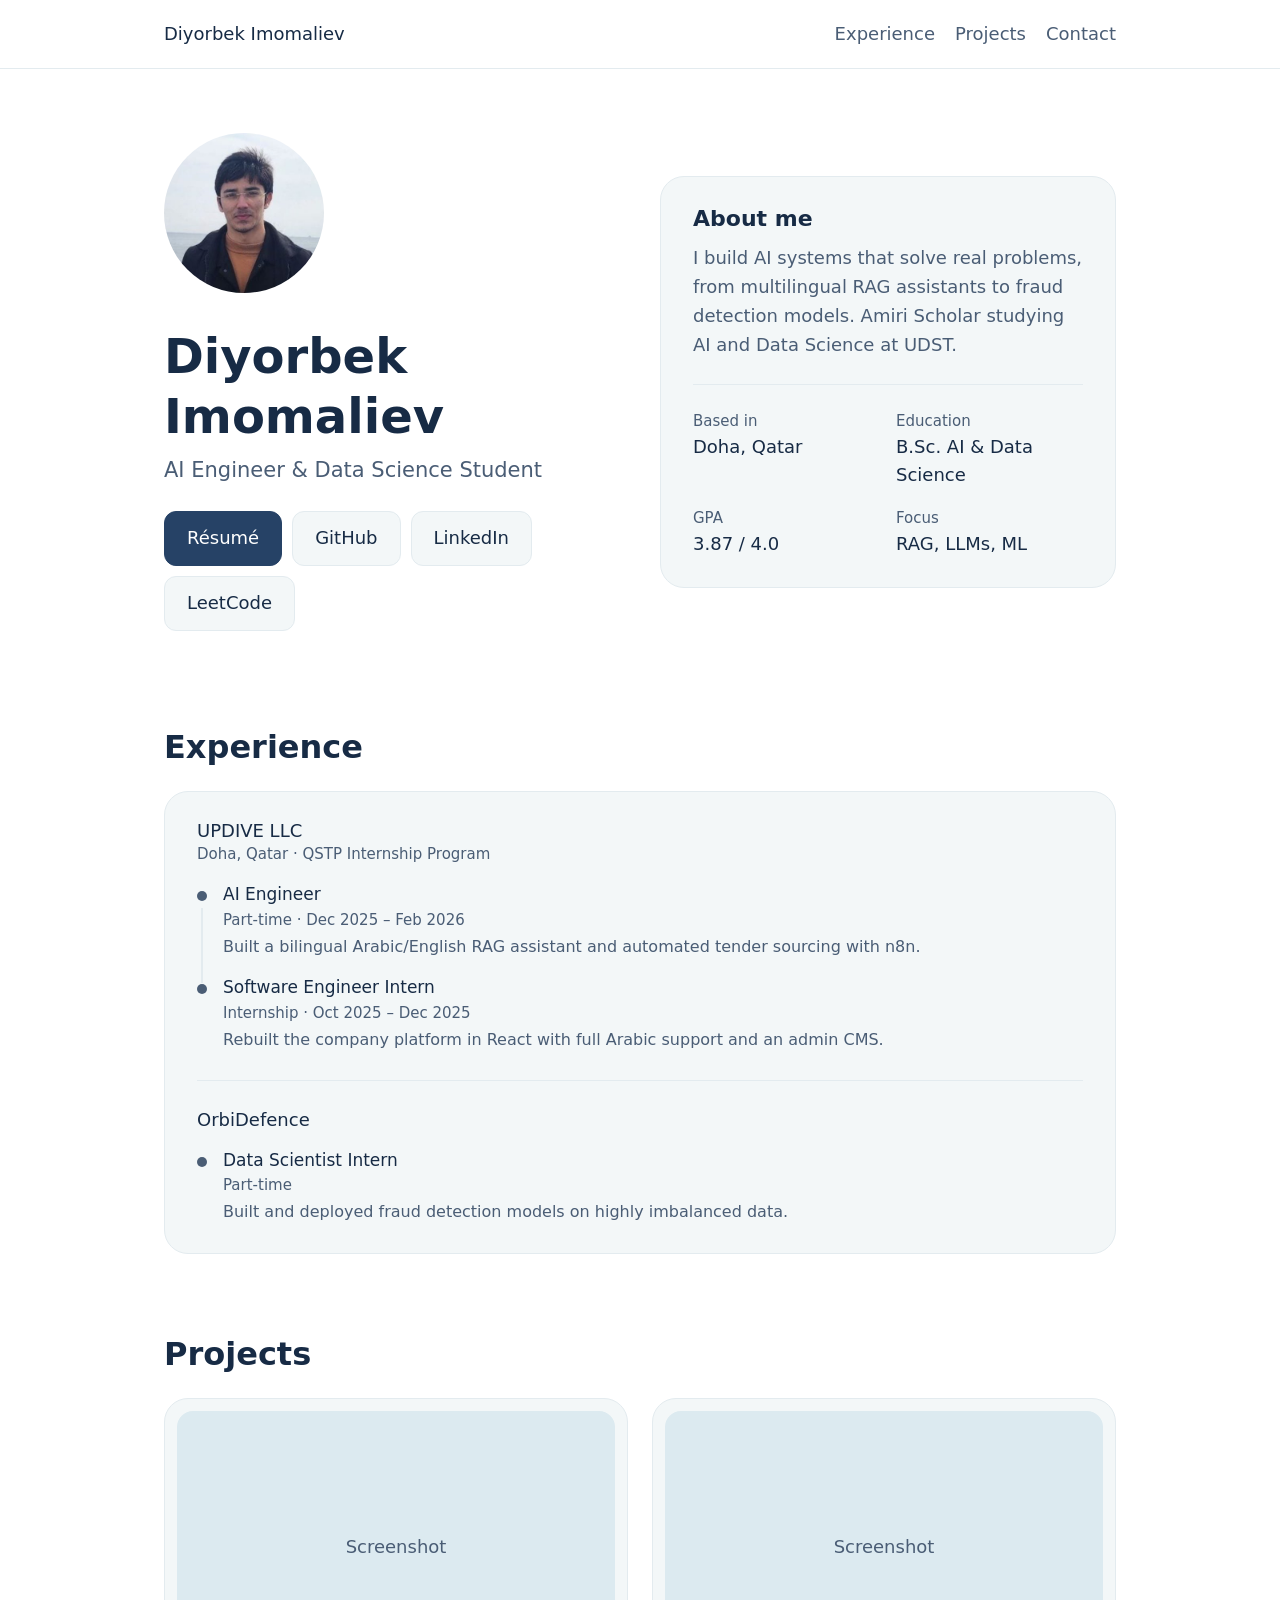
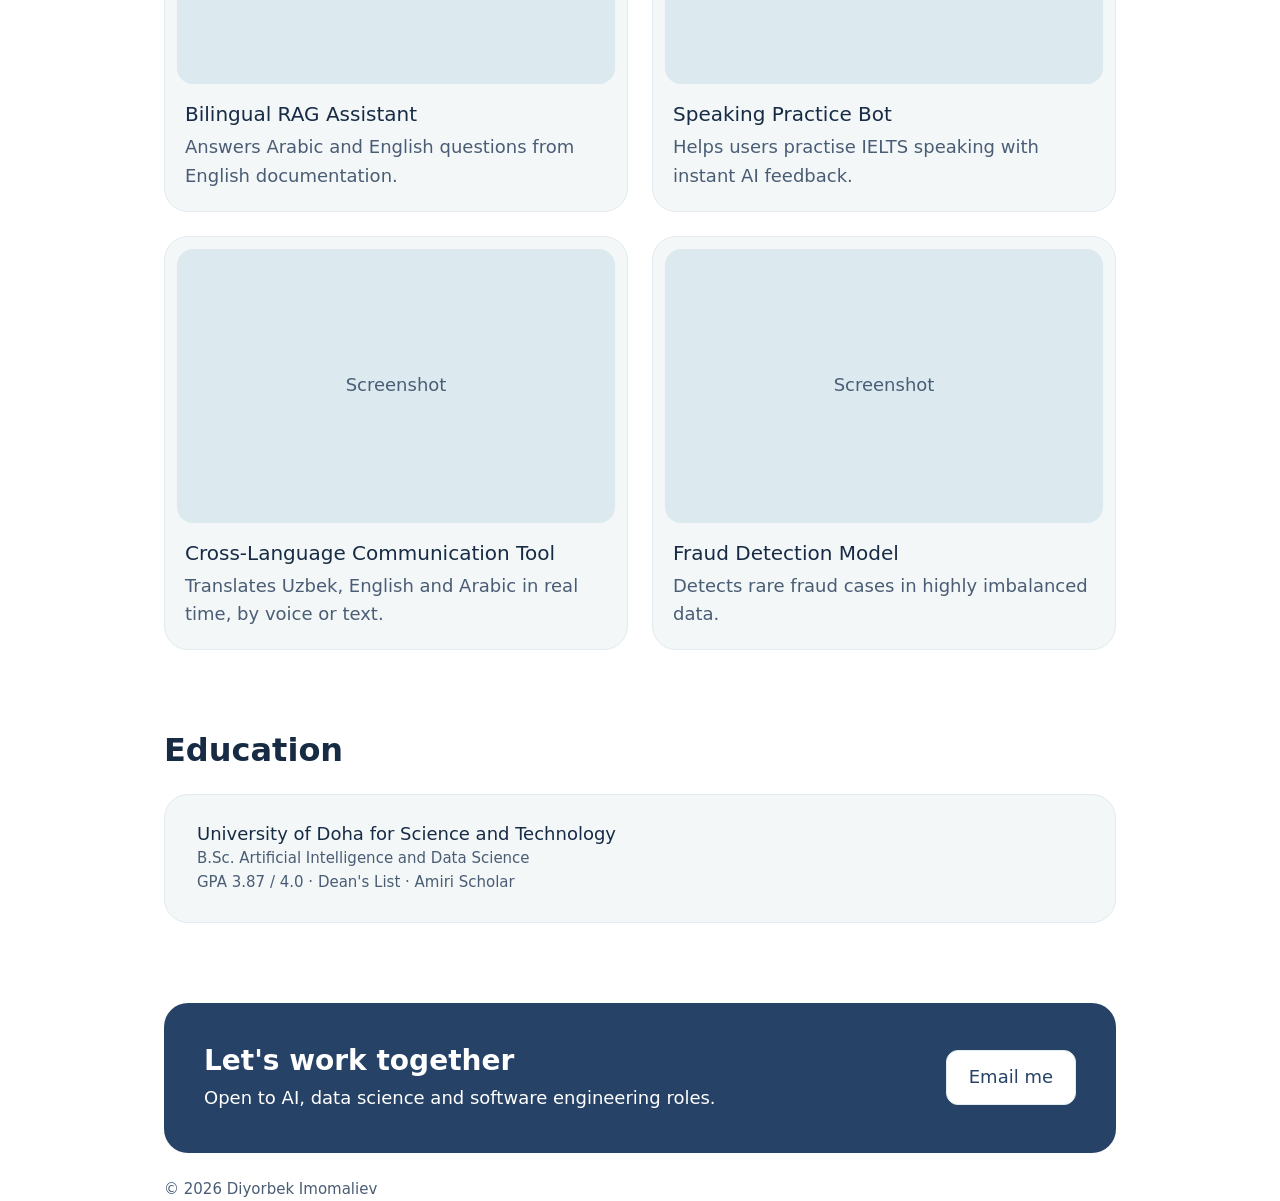
==== index.html @ 016078cb "initial commit '" ====
<!DOCTYPE html>
<html lang="en">
<head>
  <meta charset="UTF-8">
  <meta name="viewport" content="width=device-width, initial-scale=1, viewport-fit=cover">
  <title>Diyorbek Imomaliev | AI Engineer</title>
  <link rel="stylesheet" href="style.css">
</head>
<body>

  <nav class="nav">
    <div class="container nav-inner">
      <a href="#">Diyorbek Imomaliev</a>
      <div class="nav-links">
        <a href="#experience">Experience</a>
        <a href="#projects">Projects</a>
        <a href="#contact">Contact</a>
      </div>
    </div>
  </nav>

  <main>
    <!-- ========== HERO ========== -->
    <header class="hero container">
      <div>
        <img class="profile-photo" src="images/me.jpg" alt="Diyorbek Imomaliev">
        <h1>Diyorbek Imomaliev</h1>
        <p class="subtitle">AI Engineer &amp; Data Science Student</p>

        <!-- Replace each # with your profile link -->
        <div class="buttons">
          <a href="resume.pdf" class="button button-primary">Résumé</a>
          <a href="#" class="button">GitHub</a>
          <a href="#" class="button">LinkedIn</a>
          <a href="#" class="button">LeetCode</a>
        </div>
      </div>

      <div class="card">
        <h2>About me</h2>
        <p class="muted">
          I build AI systems that solve real problems, from multilingual RAG assistants
          to fraud detection models. Amiri Scholar studying AI and Data Science at UDST.
        </p>

        <div class="about-facts">
          <div>
            <p class="muted small">Based in</p>
            <p>Doha, Qatar</p>
          </div>
          <div>
            <p class="muted small">Education</p>
            <p>B.Sc. AI &amp; Data Science</p>
          </div>
          <div>
            <p class="muted small">GPA</p>
            <p>3.87 / 4.0</p>
          </div>
          <div>
            <p class="muted small">Focus</p>
            <p>RAG, LLMs, ML</p>
          </div>
        </div>
      </div>
    </header>

    <!-- ========== EXPERIENCE ========== -->
    <section id="experience" class="section container">
      <h2>Experience</h2>

      <div class="card">
        <div class="entry">
          <h3>UPDIVE LLC</h3>
          <p class="muted small">Doha, Qatar · QSTP Internship Program</p>

          <div class="role">
            <h4>AI Engineer</h4>
            <p class="muted small">Part-time · Dec 2025 – Feb 2026</p>
            <p class="muted">Built a bilingual Arabic/English RAG assistant and automated tender sourcing with n8n.</p>
          </div>

          <div class="role">
            <h4>Software Engineer Intern</h4>
            <p class="muted small">Internship · Oct 2025 – Dec 2025</p>
            <p class="muted">Rebuilt the company platform in React with full Arabic support and an admin CMS.</p>
          </div>
        </div>

        <div class="entry">
          <h3>OrbiDefence</h3>

          <div class="role">
            <h4>Data Scientist Intern</h4>
            <p class="muted small">Part-time</p> <!-- add dates here -->
            <p class="muted">Built and deployed fraud detection models on highly imbalanced data.</p>
          </div>
        </div>
      </div>
    </section>

    <!-- ========== PROJECTS ========== -->
    <!-- The id in openProject('...') must match a popup id below.
         To show a screenshot, put <img src="images/file.png" alt=""> inside .media -->
    <section id="projects" class="section container">
      <h2>Projects</h2>

      <div class="project-grid">
      <button class="project-card" onclick="openProject('project-1')">
        <div class="media">Screenshot</div>
        <h3>Bilingual RAG Assistant</h3>
        <p class="muted">Answers Arabic and English questions from English documentation.</p>
      </button>

      <button class="project-card" onclick="openProject('project-2')">
        <div class="media">Screenshot</div>
        <h3>Speaking Practice Bot</h3>
        <p class="muted">Helps users practise IELTS speaking with instant AI feedback.</p>
      </button>

      <button class="project-card" onclick="openProject('project-3')">
        <div class="media">Screenshot</div>
        <h3>Cross-Language Communication Tool</h3>
        <p class="muted">Translates Uzbek, English and Arabic in real time, by voice or text.</p>
      </button>

      <button class="project-card" onclick="openProject('project-4')">
        <div class="media">Screenshot</div>
        <h3>Fraud Detection Model</h3>
        <p class="muted">Detects rare fraud cases in highly imbalanced data.</p>
      </button>
      </div>
    </section>

    <!-- ========== EDUCATION ========== -->
    <section class="section container">
      <h2>Education</h2>

      <div class="card">
        <h3>University of Doha for Science and Technology</h3>
        <p class="muted small">B.Sc. Artificial Intelligence and Data Science</p>
        <p class="muted small">GPA 3.87 / 4.0 · Dean's List · Amiri Scholar</p>
      </div>
    </section>

    <!-- ========== CONTACT ========== -->
    <section id="contact" class="section container">
      <div class="contact-box">
        <div>
          <h2>Let's work together</h2>
          <p>Open to AI, data science and software engineering roles.</p>
        </div>
        <a href="mailto:60312510@udst.edu.qa" class="button">Email me</a>
      </div>
    </section>
  </main>

  <footer class="container muted small">© 2026 Diyorbek Imomaliev</footer>

  <!-- ========== PROJECT POPUPS ========== -->
  <!-- Add images or videos to the gallery:
           <img src="images/file.png" alt="">
           <video src="videos/file.mp4" controls></video>
           <iframe src="https://www.youtube.com/embed/VIDEO_ID" allowfullscreen></iframe> -->

    <dialog id="project-1" class="popup">
      <div class="popup-content">
        <button class="close-button" onclick="closeProject('project-1')" aria-label="Close">✕</button>

        <div class="gallery">
          <div class="media">Image 1</div>
          <div class="media">Image 2</div>
          <div class="media">Demo video</div>
        </div>

        <h2>Bilingual RAG Assistant</h2>
        <p class="muted">An AI assistant that answers Arabic and English questions from English product documentation, built at UPDIVE.</p>

        <h3>What I did</h3>
        <ul class="muted">
          <li>Tuned document chunking for more accurate retrieval</li>
          <li>Implemented cross-lingual embedding search for Arabic queries</li>
          <li>Evaluated retrieval on a 50-question test set</li>
        </ul>

        <h3>Result</h3>
        <p class="muted">94% top-3 retrieval recall.</p>

        <h3>Tools</h3>
        <p class="muted">Python, RAG, embeddings, retrieval evaluation</p>
      </div>
    </dialog>

    <dialog id="project-2" class="popup">
      <div class="popup-content">
        <button class="close-button" onclick="closeProject('project-2')" aria-label="Close">✕</button>

        <div class="gallery">
          <div class="media">Image 1</div>
          <div class="media">Image 2</div>
          <div class="media">Demo video</div>
        </div>

        <h2>Speaking Practice Bot</h2>
        <p class="muted">A Telegram bot that helps users practise IELTS speaking with instant AI feedback.</p>

        <h3>What I did</h3>
        <ul class="muted">
          <li>Built an async Python chatbot</li>
          <li>Integrated Whisper for speech transcription</li>
          <li>Used Gemini AI for corrections and suggestions</li>
          <li>Added user analytics with SQLite and deployed with Docker</li>
        </ul>

        <h3>Tools</h3>
        <p class="muted">Python, Whisper, Gemini, SQLite, Docker</p>

        <div class="buttons">
          <a href="#" class="button button-primary">Live demo</a>
          <a href="#" class="button">Code</a>
        </div>
      </div>
    </dialog>

    <dialog id="project-3" class="popup">
      <div class="popup-content">
        <button class="close-button" onclick="closeProject('project-3')" aria-label="Close">✕</button>

        <div class="gallery">
          <div class="media">Image 1</div>
          <div class="media">Image 2</div>
          <div class="media">Demo video</div>
        </div>

        <h2>Cross-Language Communication Tool</h2>
        <p class="muted">A real-time Uzbek, English and Arabic translator for voice and text, co-developed with a teammate.</p>

        <h3>What I did</h3>
        <ul class="muted">
          <li>Built voice and text translation across three languages</li>
          <li>Implemented AI-powered payment verification</li>
          <li>Delivered an admin dashboard for analytics and subscriptions</li>
        </ul>

        <h3>Result</h3>
        <p class="muted">95%+ translation accuracy and 85% fewer manual payment checks.</p>

        <h3>Tools</h3>
        <p class="muted">Python, AI speech and translation models</p>

        <div class="buttons">
          <a href="#" class="button button-primary">Live demo</a>
          <a href="#" class="button">Code</a>
        </div>
      </div>
    </dialog>

    <dialog id="project-4" class="popup">
      <div class="popup-content">
        <button class="close-button" onclick="closeProject('project-4')" aria-label="Close">✕</button>

        <div class="gallery">
          <div class="media">Image 1</div>
          <div class="media">Image 2</div>
          <div class="media">Demo video</div>
        </div>

        <h2>Fraud Detection Model</h2>
        <p class="muted">Fraud detection models for highly imbalanced data, built at OrbiDefence in a 5-person team.</p>

        <h3>What I did</h3>
        <ul class="muted">
          <li>Performed EDA and feature engineering</li>
          <li>Balanced the data with SMOTE</li>
          <li>Selected thresholds with stratified cross-validation</li>
          <li>Deployed the model with Flask, Docker and AWS</li>
        </ul>

        <h3>Result</h3>
        <p class="muted">Higher fraud recall while keeping precision.</p>

        <h3>Tools</h3>
        <p class="muted">Python, scikit-learn, Pandas, Flask, Docker, AWS</p>
      </div>
    </dialog>

  <script src="script.js"></script>
</body>
</html>
---- style.css ----
/* ========== COLORS ========== */
:root {
  --accent: #264266;       /* buttons, contact box */
  --accent-soft: #DCEAF0;  /* image placeholders */
  --background: #FFFFFF;
  --card: #F3F7F8;
  --text: #172B45;
  --text-light: #4A5D75;
  --border: #E3EBEF;
}

@media (prefers-color-scheme: dark) {
  :root {
    --accent-soft: #1C3047;
    --background: #0E1826;
    --card: #15223A;
    --text: #EAF0F5;
    --text-light: #BCCAD7;
    --border: #26374F;
  }
}

/* ========== BASICS ========== */
* {
  box-sizing: border-box;
}

html {
  scroll-behavior: smooth;
}

body {
  margin: 0;
  background: var(--background);
  color: var(--text);
  font-family: system-ui, -apple-system, "Segoe UI", sans-serif;
  font-size: 18px;
  line-height: 1.6;
}

h1, h2, h3, h4 {
  margin: 0;
  line-height: 1.25;
  font-weight: 600;
}

p {
  margin: 0;
}

.container {
  max-width: 1000px;
  margin: 0 auto;
  padding: 0 24px;
}

.muted {
  color: var(--text-light);
}

.small {
  font-size: 15px;
}

/* ========== NAVIGATION ========== */
.nav {
  position: sticky;
  top: 0;
  z-index: 10;
  padding-top: env(safe-area-inset-top, 0px);
  background: var(--background);
  border-bottom: 1px solid var(--border);
}

.nav-inner {
  display: flex;
  justify-content: space-between;
  align-items: center;
  height: 68px;
}

.nav a {
  color: var(--text);
  text-decoration: none;
}

.nav-links {
  display: flex;
  gap: 20px;
}

.nav-links a {
  color: var(--text-light);
}

/* ========== BUTTONS ========== */
.buttons {
  display: flex;
  flex-wrap: wrap;
  gap: 10px;
  margin-top: 24px;
}

.button {
  padding: 12px 22px;
  border-radius: 12px;
  border: 1px solid var(--border);
  background: var(--card);
  color: var(--text);
  font-weight: 500;
  text-decoration: none;
}

.button-primary {
  background: var(--accent);
  border-color: var(--accent);
  color: #FFFFFF;
}

.button:hover {
  opacity: 0.85;
}

/* ========== HERO ========== */
.hero {
  display: grid;
  grid-template-columns: 1fr 1fr;
  gap: 40px;
  align-items: center;
  padding-top: 64px;
  padding-bottom: 40px;
}

.profile-photo {
  width: 160px;
  height: 160px;
  border-radius: 50%;
  object-fit: cover;
}

.hero h1 {
  margin-top: 24px;
  font-size: 48px;
}

.subtitle {
  margin-top: 8px;
  font-size: 21px;
  color: var(--text-light);
}

/* ========== CARDS (about, experience, education) ========== */
.card {
  background: var(--card);
  border: 1px solid var(--border);
  border-radius: 24px;
  padding: 28px 32px;
}

.about-facts {
  display: grid;
  grid-template-columns: 1fr 1fr;
  gap: 16px;
  margin-top: 24px;
  padding-top: 24px;
  border-top: 1px solid var(--border);
}

/* ========== SECTIONS ========== */
.section {
  padding-top: 56px;
  padding-bottom: 24px;
}

.section > h2 {
  margin-bottom: 24px;
  font-size: 32px;
}

.card h2 {
  margin-bottom: 12px;
  font-size: 22px;
}

.card h3 {
  font-size: 18px;
  font-weight: 500;
}

/* One company or school */
.entry + .entry {
  margin-top: 28px;
  padding-top: 28px;
  border-top: 1px solid var(--border);
}

/* Roles at one company, joined by a line */
.role {
  position: relative;
  margin-top: 18px;
  padding-left: 26px;
}

.role h4 {
  font-size: 17px;
  font-weight: 500;
}

.role p {
  margin-top: 2px;
  font-size: 16px;
}

.role .small {
  font-size: 15px;
}

.role::before {
  content: "";
  position: absolute;
  left: 0;
  top: 7px;
  width: 10px;
  height: 10px;
  border-radius: 50%;
  background: var(--text-light);
}

.role:not(:last-child)::after {
  content: "";
  position: absolute;
  left: 4px;
  top: 24px;
  bottom: -24px;
  width: 2px;
  background: var(--border);
}

/* ========== PROJECTS ========== */
.project-grid {
  display: grid;
  grid-template-columns: 1fr 1fr;
  gap: 24px;
}

.project-card {
  padding: 12px 12px 20px;
  border: 1px solid var(--border);
  border-radius: 24px;
  background: var(--card);
  color: inherit;
  font: inherit;
  text-align: left;
  cursor: pointer;
}

.project-card:hover {
  border-color: var(--text-light);
}

.project-card h3 {
  margin: 18px 8px 6px;
  font-size: 20px;
  font-weight: 500;
}

.project-card p {
  margin: 0 8px;
}

/* Image placeholder. Put an <img> inside to show a screenshot. */
.media {
  display: flex;
  align-items: center;
  justify-content: center;
  aspect-ratio: 16 / 10;
  overflow: hidden;
  border-radius: 16px;
  background: var(--accent-soft);
  color: var(--text-light);
}

.media img {
  width: 100%;
  height: 100%;
  object-fit: cover;
}

/* ========== CONTACT ========== */
.contact-box {
  display: flex;
  flex-wrap: wrap;
  justify-content: space-between;
  align-items: center;
  gap: 20px;
  padding: 40px;
  border-radius: 24px;
  background: var(--accent);
  color: #FFFFFF;
}

.contact-box h2 {
  margin-bottom: 6px;
  font-size: 28px;
}

.contact-box .button {
  background: #FFFFFF;
  color: var(--accent);
}

footer {
  padding-top: 32px;
  padding-bottom: 40px;
}

/* ========== PROJECT POPUP ========== */
.popup {
  width: 90%;
  max-width: 720px;
  max-height: 85vh;
  padding: 0;
  border: none;
  border-radius: 24px;
  background: var(--card);
  color: var(--text);
}

.popup::backdrop {
  background: rgba(15, 25, 40, 0.5);
}

.popup-content {
  padding: 28px;
}

.popup h2 {
  margin: 24px 0 8px;
  font-size: 28px;
}

.popup h3 {
  margin: 24px 0 8px;
  font-size: 18px;
  font-weight: 500;
}

.popup ul {
  margin: 0;
  padding-left: 20px;
}

.close-button {
  display: block;
  width: 44px;
  height: 44px;
  margin: 0 0 12px auto;
  border: none;
  border-radius: 50%;
  background: var(--background);
  color: var(--text);
  font-size: 18px;
  cursor: pointer;
}

/* Images and videos that scroll sideways */
.gallery {
  display: flex;
  gap: 12px;
  overflow-x: auto;
  scroll-snap-type: x mandatory;
}

.gallery > * {
  flex: 0 0 88%;
  aspect-ratio: 16 / 10;
  border: none;
  border-radius: 16px;
  object-fit: cover;
  scroll-snap-align: start;
}

/* ========== PHONES ========== */
@media (max-width: 700px) {
  .nav-links {
    gap: 12px;
    font-size: 16px;
  }

  .hero,
  .project-grid {
    grid-template-columns: 1fr;
  }

  .hero {
    padding-top: 40px;
  }

  .hero h1 {
    font-size: 38px;
  }

  .profile-photo {
    width: 128px;
    height: 128px;
  }

  .card,
  .popup-content {
    padding: 20px;
  }
}
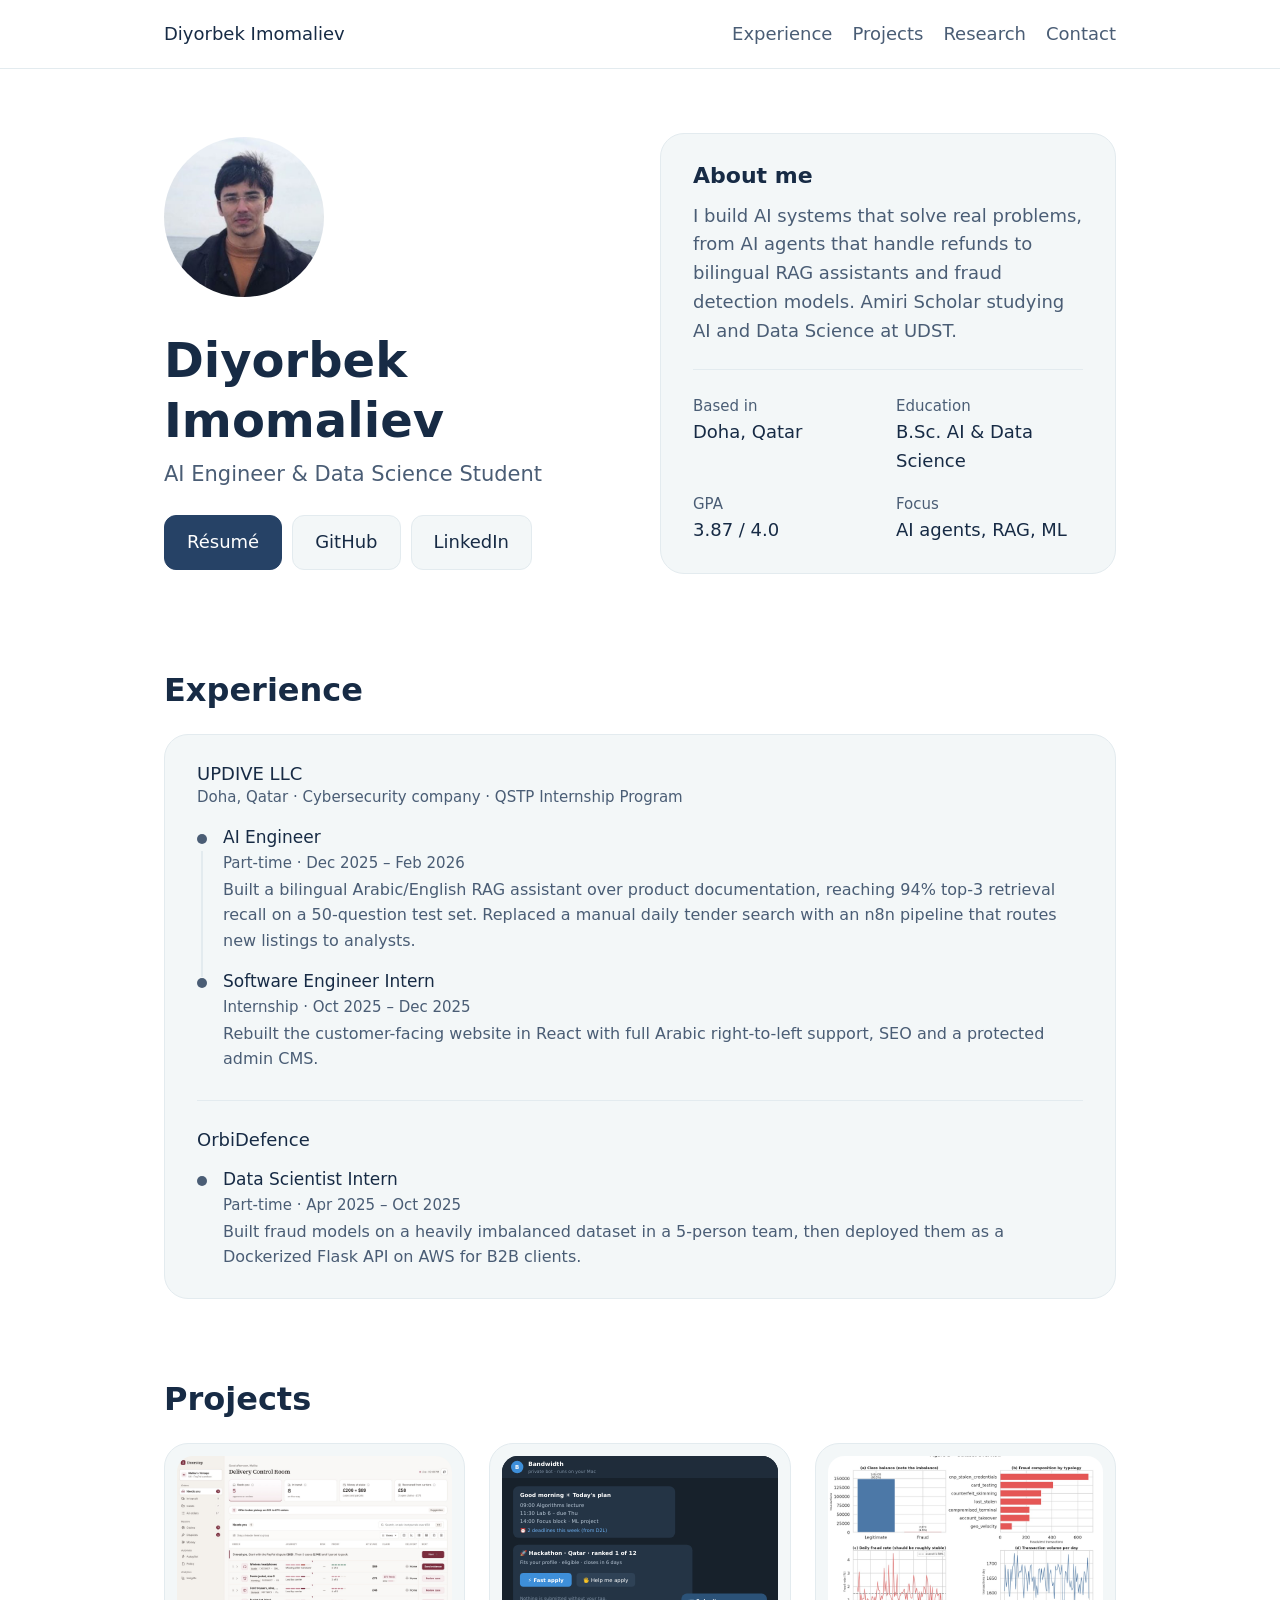
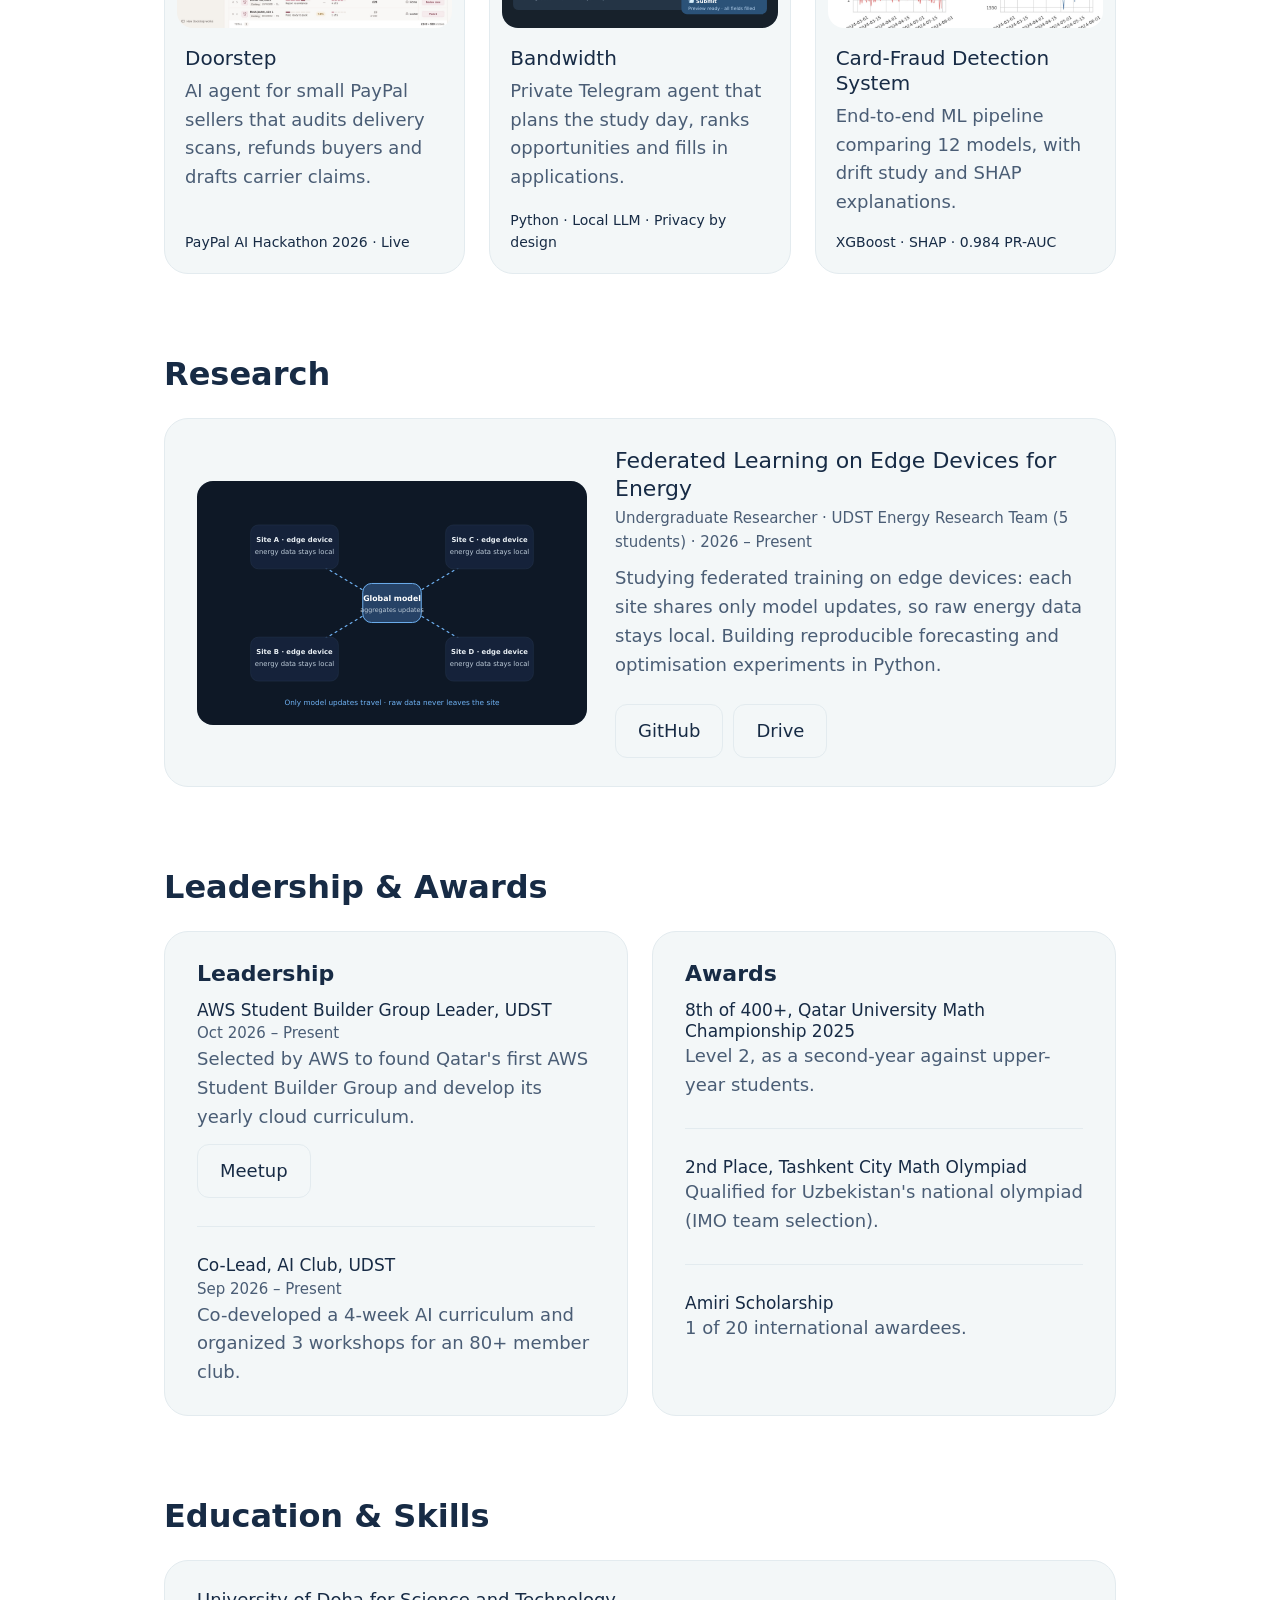
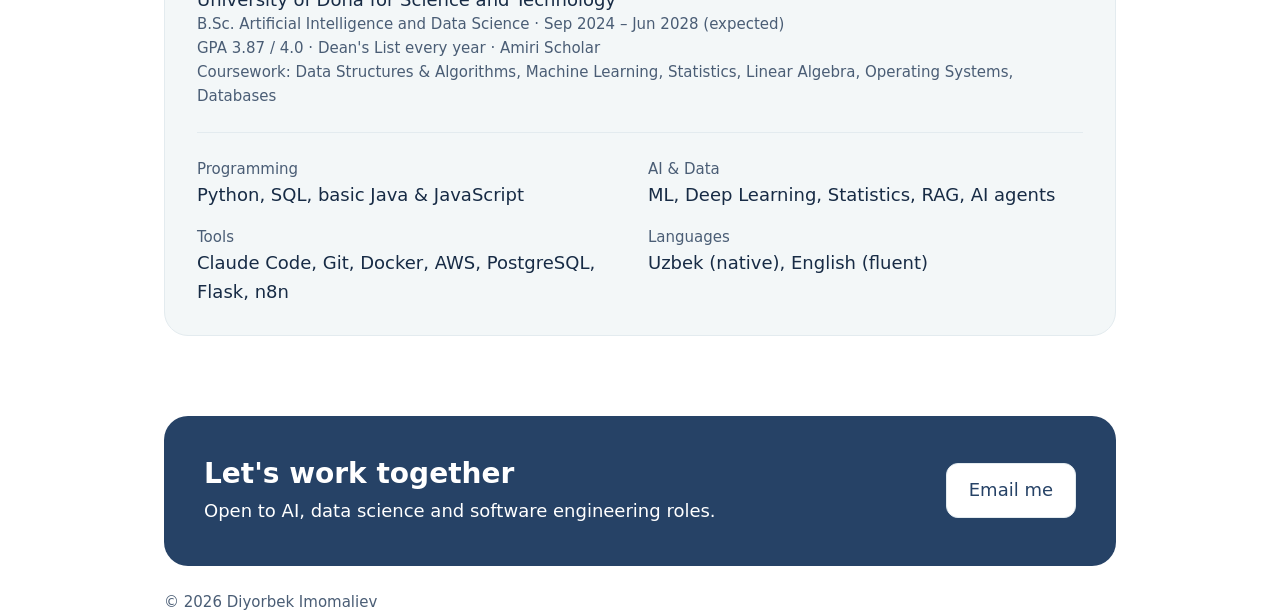
==== commit ad8aa74f: "Add real projects, research, leadership; 3-column project grid; Render static site config Co-Authore" ====
--- a/index.html
+++ b/index.html
@@ -4,6 +4,11 @@
   <meta charset="UTF-8">
   <meta name="viewport" content="width=device-width, initial-scale=1, viewport-fit=cover">
   <title>Diyorbek Imomaliev | AI Engineer</title>
+  <meta name="description" content="Diyorbek Imomaliev, AI Engineer and Data Science student at UDST. RAG assistants, AI agents, fraud detection and federated learning.">
+  <meta property="og:title" content="Diyorbek Imomaliev | AI Engineer">
+  <meta property="og:description" content="AI agents, RAG assistants, fraud detection and federated learning. Amiri Scholar at UDST, Doha.">
+  <meta property="og:image" content="images/doorstep/control-room.jpg">
+  <meta property="og:type" content="website">
   <link rel="stylesheet" href="style.css">
 </head>
 <body>
@@ -14,6 +19,7 @@
       <div class="nav-links">
         <a href="#experience">Experience</a>
         <a href="#projects">Projects</a>
+        <a href="#research">Research</a>
         <a href="#contact">Contact</a>
       </div>
     </div>
@@ -27,20 +33,19 @@
         <h1>Diyorbek Imomaliev</h1>
         <p class="subtitle">AI Engineer &amp; Data Science Student</p>
 
-        <!-- Replace each # with your profile link -->
         <div class="buttons">
           <a href="resume.pdf" class="button button-primary">Résumé</a>
-          <a href="#" class="button">GitHub</a>
-          <a href="#" class="button">LinkedIn</a>
-          <a href="#" class="button">LeetCode</a>
+          <a href="https://github.com/DiyorbekImomaliyev" class="button" target="_blank" rel="noopener">GitHub</a>
+          <a href="https://www.linkedin.com/in/diyorbek-imomaliev-90112925b/" class="button" target="_blank" rel="noopener">LinkedIn</a>
         </div>
       </div>
 
       <div class="card">
         <h2>About me</h2>
         <p class="muted">
-          I build AI systems that solve real problems, from multilingual RAG assistants
-          to fraud detection models. Amiri Scholar studying AI and Data Science at UDST.
+          I build AI systems that solve real problems, from AI agents that handle refunds
+          to bilingual RAG assistants and fraud detection models. Amiri Scholar studying
+          AI and Data Science at UDST.
         </p>
 
         <div class="about-facts">
@@ -58,7 +63,7 @@
           </div>
           <div>
             <p class="muted small">Focus</p>
-            <p>RAG, LLMs, ML</p>
+            <p>AI agents, RAG, ML</p>
           </div>
         </div>
       </div>
@@ -71,18 +76,18 @@
       <div class="card">
         <div class="entry">
           <h3>UPDIVE LLC</h3>
-          <p class="muted small">Doha, Qatar · QSTP Internship Program</p>
+          <p class="muted small">Doha, Qatar · Cybersecurity company · QSTP Internship Program</p>
 
           <div class="role">
             <h4>AI Engineer</h4>
             <p class="muted small">Part-time · Dec 2025 – Feb 2026</p>
-            <p class="muted">Built a bilingual Arabic/English RAG assistant and automated tender sourcing with n8n.</p>
+            <p class="muted">Built a bilingual Arabic/English RAG assistant over product documentation, reaching 94% top-3 retrieval recall on a 50-question test set. Replaced a manual daily tender search with an n8n pipeline that routes new listings to analysts.</p>
           </div>
 
           <div class="role">
             <h4>Software Engineer Intern</h4>
             <p class="muted small">Internship · Oct 2025 – Dec 2025</p>
-            <p class="muted">Rebuilt the company platform in React with full Arabic support and an admin CMS.</p>
+            <p class="muted">Rebuilt the customer-facing website in React with full Arabic right-to-left support, SEO and a protected admin CMS.</p>
           </div>
         </div>
 
@@ -91,54 +96,125 @@
 
           <div class="role">
             <h4>Data Scientist Intern</h4>
-            <p class="muted small">Part-time</p> <!-- add dates here -->
-            <p class="muted">Built and deployed fraud detection models on highly imbalanced data.</p>
+            <p class="muted small">Part-time · Apr 2025 – Oct 2025</p>
+            <p class="muted">Built fraud models on a heavily imbalanced dataset in a 5-person team, then deployed them as a Dockerized Flask API on AWS for B2B clients.</p>
           </div>
         </div>
       </div>
     </section>
 
     <!-- ========== PROJECTS ========== -->
-    <!-- The id in openProject('...') must match a popup id below.
-         To show a screenshot, put <img src="images/file.png" alt=""> inside .media -->
     <section id="projects" class="section container">
       <h2>Projects</h2>
 
       <div class="project-grid">
-      <button class="project-card" onclick="openProject('project-1')">
-        <div class="media">Screenshot</div>
-        <h3>Bilingual RAG Assistant</h3>
-        <p class="muted">Answers Arabic and English questions from English documentation.</p>
-      </button>
-
-      <button class="project-card" onclick="openProject('project-2')">
-        <div class="media">Screenshot</div>
-        <h3>Speaking Practice Bot</h3>
-        <p class="muted">Helps users practise IELTS speaking with instant AI feedback.</p>
-      </button>
-
-      <button class="project-card" onclick="openProject('project-3')">
-        <div class="media">Screenshot</div>
-        <h3>Cross-Language Communication Tool</h3>
-        <p class="muted">Translates Uzbek, English and Arabic in real time, by voice or text.</p>
-      </button>
-
-      <button class="project-card" onclick="openProject('project-4')">
-        <div class="media">Screenshot</div>
-        <h3>Fraud Detection Model</h3>
-        <p class="muted">Detects rare fraud cases in highly imbalanced data.</p>
-      </button>
-      </div>
-    </section>
-
-    <!-- ========== EDUCATION ========== -->
+        <button class="project-card" onclick="openProject('project-doorstep')">
+          <div class="media"><img src="images/doorstep/control-room.jpg" alt="Doorstep delivery control room" loading="lazy"></div>
+          <h3>Doorstep</h3>
+          <p class="muted">AI agent for small PayPal sellers that audits delivery scans, refunds buyers and drafts carrier claims.</p>
+          <p class="tags">PayPal AI Hackathon 2026 · Live</p>
+        </button>
+
+        <button class="project-card" onclick="openProject('project-bandwidth')">
+          <div class="media"><img src="images/bandwidth/chat.svg" alt="Bandwidth Telegram bot conversation" loading="lazy"></div>
+          <h3>Bandwidth</h3>
+          <p class="muted">Private Telegram agent that plans the study day, ranks opportunities and fills in applications.</p>
+          <p class="tags">Python · Local LLM · Privacy by design</p>
+        </button>
+
+        <button class="project-card" onclick="openProject('project-fraud')">
+          <div class="media"><img src="images/fraud/fig1_overview.jpg" alt="Card fraud dataset overview charts" loading="lazy"></div>
+          <h3>Card-Fraud Detection System</h3>
+          <p class="muted">End-to-end ML pipeline comparing 12 models, with drift study and SHAP explanations.</p>
+          <p class="tags">XGBoost · SHAP · 0.984 PR-AUC</p>
+        </button>
+      </div>
+    </section>
+
+    <!-- ========== RESEARCH ========== -->
+    <section id="research" class="section container">
+      <h2>Research</h2>
+
+      <div class="card research">
+        <div class="media"><img src="images/research/federated.svg" alt="Federated learning diagram" loading="lazy"></div>
+        <div>
+          <h3>Federated Learning on Edge Devices for Energy</h3>
+          <p class="muted small">Undergraduate Researcher · UDST Energy Research Team (5 students) · 2026 – Present</p>
+          <p class="muted">Studying federated training on edge devices: each site shares only model updates, so raw energy data stays local. Building reproducible forecasting and optimisation experiments in Python.</p>
+          <div class="buttons">
+            <a href="https://github.com/DiyorbekImomaliyev/edge-fl-energy" class="button" target="_blank" rel="noopener">GitHub</a>
+            <a href="https://drive.google.com/drive/folders/1R_4AgQUpk91XsrJ2mACnljvmEStVPRPk" class="button" target="_blank" rel="noopener">Drive</a>
+          </div>
+        </div>
+      </div>
+    </section>
+
+    <!-- ========== LEADERSHIP & AWARDS ========== -->
     <section class="section container">
-      <h2>Education</h2>
+      <h2>Leadership &amp; Awards</h2>
+
+      <div class="two-cards">
+        <div class="card">
+          <h2>Leadership</h2>
+          <div class="entry">
+            <h3>AWS Student Builder Group Leader, UDST</h3>
+            <p class="muted small">Oct 2026 – Present</p>
+            <p class="muted">Selected by AWS to found Qatar's first AWS Student Builder Group and develop its yearly cloud curriculum.</p>
+            <div class="buttons"><a href="https://www.meetup.com/aws-sbg-at-university-of-doha-for-science-and-technology/" class="button" target="_blank" rel="noopener">Meetup</a></div>
+          </div>
+          <div class="entry">
+            <h3>Co-Lead, AI Club, UDST</h3>
+            <p class="muted small">Sep 2026 – Present</p>
+            <p class="muted">Co-developed a 4-week AI curriculum and organized 3 workshops for an 80+ member club.</p>
+          </div>
+        </div>
+
+        <div class="card">
+          <h2>Awards</h2>
+          <div class="entry">
+            <h3>8th of 400+, Qatar University Math Championship 2025</h3>
+            <p class="muted">Level 2, as a second-year against upper-year students.</p>
+          </div>
+          <div class="entry">
+            <h3>2nd Place, Tashkent City Math Olympiad</h3>
+            <p class="muted">Qualified for Uzbekistan's national olympiad (IMO team selection).</p>
+          </div>
+          <div class="entry">
+            <h3>Amiri Scholarship</h3>
+            <p class="muted">1 of 20 international awardees.</p>
+          </div>
+        </div>
+      </div>
+    </section>
+
+    <!-- ========== EDUCATION & SKILLS ========== -->
+    <section class="section container">
+      <h2>Education &amp; Skills</h2>
 
       <div class="card">
         <h3>University of Doha for Science and Technology</h3>
-        <p class="muted small">B.Sc. Artificial Intelligence and Data Science</p>
-        <p class="muted small">GPA 3.87 / 4.0 · Dean's List · Amiri Scholar</p>
+        <p class="muted small">B.Sc. Artificial Intelligence and Data Science · Sep 2024 – Jun 2028 (expected)</p>
+        <p class="muted small">GPA 3.87 / 4.0 · Dean's List every year · Amiri Scholar</p>
+        <p class="muted small">Coursework: Data Structures &amp; Algorithms, Machine Learning, Statistics, Linear Algebra, Operating Systems, Databases</p>
+
+        <div class="about-facts">
+          <div>
+            <p class="muted small">Programming</p>
+            <p>Python, SQL, basic Java &amp; JavaScript</p>
+          </div>
+          <div>
+            <p class="muted small">AI &amp; Data</p>
+            <p>ML, Deep Learning, Statistics, RAG, AI agents</p>
+          </div>
+          <div>
+            <p class="muted small">Tools</p>
+            <p>Claude Code, Git, Docker, AWS, PostgreSQL, Flask, n8n</p>
+          </div>
+          <div>
+            <p class="muted small">Languages</p>
+            <p>Uzbek (native), English (fluent)</p>
+          </div>
+        </div>
       </div>
     </section>
 
@@ -157,131 +233,107 @@
   <footer class="container muted small">© 2026 Diyorbek Imomaliev</footer>
 
   <!-- ========== PROJECT POPUPS ========== -->
-  <!-- Add images or videos to the gallery:
-           <img src="images/file.png" alt="">
-           <video src="videos/file.mp4" controls></video>
-           <iframe src="https://www.youtube.com/embed/VIDEO_ID" allowfullscreen></iframe> -->
-
-    <dialog id="project-1" class="popup">
-      <div class="popup-content">
-        <button class="close-button" onclick="closeProject('project-1')" aria-label="Close">✕</button>
-
-        <div class="gallery">
-          <div class="media">Image 1</div>
-          <div class="media">Image 2</div>
-          <div class="media">Demo video</div>
-        </div>
-
-        <h2>Bilingual RAG Assistant</h2>
-        <p class="muted">An AI assistant that answers Arabic and English questions from English product documentation, built at UPDIVE.</p>
-
-        <h3>What I did</h3>
-        <ul class="muted">
-          <li>Tuned document chunking for more accurate retrieval</li>
-          <li>Implemented cross-lingual embedding search for Arabic queries</li>
-          <li>Evaluated retrieval on a 50-question test set</li>
-        </ul>
-
-        <h3>Result</h3>
-        <p class="muted">94% top-3 retrieval recall.</p>
-
-        <h3>Tools</h3>
-        <p class="muted">Python, RAG, embeddings, retrieval evaluation</p>
-      </div>
-    </dialog>
-
-    <dialog id="project-2" class="popup">
-      <div class="popup-content">
-        <button class="close-button" onclick="closeProject('project-2')" aria-label="Close">✕</button>
-
-        <div class="gallery">
-          <div class="media">Image 1</div>
-          <div class="media">Image 2</div>
-          <div class="media">Demo video</div>
-        </div>
-
-        <h2>Speaking Practice Bot</h2>
-        <p class="muted">A Telegram bot that helps users practise IELTS speaking with instant AI feedback.</p>
-
-        <h3>What I did</h3>
-        <ul class="muted">
-          <li>Built an async Python chatbot</li>
-          <li>Integrated Whisper for speech transcription</li>
-          <li>Used Gemini AI for corrections and suggestions</li>
-          <li>Added user analytics with SQLite and deployed with Docker</li>
-        </ul>
-
-        <h3>Tools</h3>
-        <p class="muted">Python, Whisper, Gemini, SQLite, Docker</p>
-
-        <div class="buttons">
-          <a href="#" class="button button-primary">Live demo</a>
-          <a href="#" class="button">Code</a>
-        </div>
-      </div>
-    </dialog>
-
-    <dialog id="project-3" class="popup">
-      <div class="popup-content">
-        <button class="close-button" onclick="closeProject('project-3')" aria-label="Close">✕</button>
-
-        <div class="gallery">
-          <div class="media">Image 1</div>
-          <div class="media">Image 2</div>
-          <div class="media">Demo video</div>
-        </div>
-
-        <h2>Cross-Language Communication Tool</h2>
-        <p class="muted">A real-time Uzbek, English and Arabic translator for voice and text, co-developed with a teammate.</p>
-
-        <h3>What I did</h3>
-        <ul class="muted">
-          <li>Built voice and text translation across three languages</li>
-          <li>Implemented AI-powered payment verification</li>
-          <li>Delivered an admin dashboard for analytics and subscriptions</li>
-        </ul>
-
-        <h3>Result</h3>
-        <p class="muted">95%+ translation accuracy and 85% fewer manual payment checks.</p>
-
-        <h3>Tools</h3>
-        <p class="muted">Python, AI speech and translation models</p>
-
-        <div class="buttons">
-          <a href="#" class="button button-primary">Live demo</a>
-          <a href="#" class="button">Code</a>
-        </div>
-      </div>
-    </dialog>
-
-    <dialog id="project-4" class="popup">
-      <div class="popup-content">
-        <button class="close-button" onclick="closeProject('project-4')" aria-label="Close">✕</button>
-
-        <div class="gallery">
-          <div class="media">Image 1</div>
-          <div class="media">Image 2</div>
-          <div class="media">Demo video</div>
-        </div>
-
-        <h2>Fraud Detection Model</h2>
-        <p class="muted">Fraud detection models for highly imbalanced data, built at OrbiDefence in a 5-person team.</p>
-
-        <h3>What I did</h3>
-        <ul class="muted">
-          <li>Performed EDA and feature engineering</li>
-          <li>Balanced the data with SMOTE</li>
-          <li>Selected thresholds with stratified cross-validation</li>
-          <li>Deployed the model with Flask, Docker and AWS</li>
-        </ul>
-
-        <h3>Result</h3>
-        <p class="muted">Higher fraud recall while keeping precision.</p>
-
-        <h3>Tools</h3>
-        <p class="muted">Python, scikit-learn, Pandas, Flask, Docker, AWS</p>
-      </div>
-    </dialog>
+  <!-- Videos use data-src so they only load (and stop) when the popup opens. -->
+
+  <dialog id="project-doorstep" class="popup">
+    <div class="popup-content">
+      <button class="close-button" onclick="closeProject('project-doorstep')" aria-label="Close">✕</button>
+
+      <div class="gallery">
+        <iframe data-src="https://www.youtube.com/embed/z5owHAEQOGk" title="Doorstep demo video" allowfullscreen></iframe>
+        <img src="images/doorstep/control-room.jpg" alt="Delivery control room dashboard" loading="lazy">
+        <img src="images/doorstep/case.jpg" alt="Case view with refund recommendation" loading="lazy">
+        <img src="images/doorstep/money.jpg" alt="Money overview" loading="lazy">
+        <img src="images/doorstep/proof.jpg" alt="Proof of delivery checks" loading="lazy">
+        <img src="images/doorstep/policy.jpg" alt="Refund policy" loading="lazy">
+      </div>
+
+      <h2>Doorstep</h2>
+      <p class="muted">A live AI agent for small PayPal sellers, built for the PayPal AI Hackathon 2026 with Claude Code. It audits the courier's "Delivered" scan, refunds the buyer through PayPal and drafts a carrier claim in which every sentence cites a checked fact.</p>
+
+      <h3>What I did</h3>
+      <ul class="muted">
+        <li>Kept AI away from money: refunds go through one policy gate and an idempotent outbox, with signed receipts</li>
+        <li>Integrated PayPal Orders, Refunds, Disputes and webhooks</li>
+        <li>Steered the build with specs and CI gates, including mutation testing on money code</li>
+      </ul>
+
+      <h3>Result</h3>
+      <p class="muted">0 unsafe replies reached buyers in 64 injection probes. 2,017 tests with full branch coverage.</p>
+
+      <h3>Tools</h3>
+      <p class="muted">Python, PayPal API, LLM agents, Claude Code, CI</p>
+
+      <div class="buttons">
+        <a href="https://doorstep-ojmg.onrender.com/" class="button button-primary" target="_blank" rel="noopener">Live demo</a>
+        <a href="https://www.youtube.com/watch?v=z5owHAEQOGk" class="button" target="_blank" rel="noopener">Video</a>
+        <a href="https://github.com/DiyorbekImomaliyev/doorstep" class="button" target="_blank" rel="noopener">Code</a>
+      </div>
+    </div>
+  </dialog>
+
+  <dialog id="project-bandwidth" class="popup">
+    <div class="popup-content">
+      <button class="close-button" onclick="closeProject('project-bandwidth')" aria-label="Close">✕</button>
+
+      <div class="gallery">
+        <img src="images/bandwidth/chat.svg" alt="Bandwidth Telegram conversation" loading="lazy">
+      </div>
+
+      <h2>Bandwidth</h2>
+      <p class="muted">A private AI agent for students on Telegram, built with Claude Code. It plans your study day, finds opportunities that fit you and fills in the applications.</p>
+
+      <h3>What I did</h3>
+      <ul class="muted">
+        <li>Planned the study day from the D2L calendar, with alerts before every deadline</li>
+        <li>Ranked openings from about 40 sources against the user's interests</li>
+        <li>Filled application forms on any site (Greenhouse, Lever, Google Forms), submitting only after the user approves</li>
+        <li>Enforced privacy in code: personal data stays on a local LLM, and cloud calls containing private terms are blocked</li>
+      </ul>
+
+      <h3>Tools</h3>
+      <p class="muted">Python, Telegram Bot API, local LLM, browser automation, Claude Code</p>
+
+      <div class="buttons">
+        <a href="https://github.com/DiyorbekImomaliyev/bandwidth" class="button button-primary" target="_blank" rel="noopener">Code</a>
+      </div>
+    </div>
+  </dialog>
+
+  <dialog id="project-fraud" class="popup">
+    <div class="popup-content">
+      <button class="close-button" onclick="closeProject('project-fraud')" aria-label="Close">✕</button>
+
+      <div class="gallery">
+        <img src="images/fraud/fig1_overview.jpg" alt="Dataset overview" loading="lazy">
+        <img src="images/fraud/fig9_curves.jpg" alt="Precision-recall and ROC curves for six models" loading="lazy">
+        <img src="images/fraud/fig13_shap_global.jpg" alt="SHAP global feature importance" loading="lazy">
+        <img src="images/fraud/fig17_drift.jpg" alt="Concept drift study" loading="lazy">
+        <img src="images/fraud/fig18_retraining.jpg" alt="Retraining recovers performance" loading="lazy">
+      </div>
+
+      <h2>Card-Fraud Detection System</h2>
+      <p class="muted">An end-to-end machine learning pipeline for card fraud, built with Claude Code.</p>
+
+      <h3>What I did</h3>
+      <ul class="muted">
+        <li>Generated a 151K-transaction synthetic card dataset (75 features, 1.5% fraud, 7 fraud types) with a time-ordered split</li>
+        <li>Compared 12 models, from logistic regression to XGBoost, CatBoost and neural nets, with paired-bootstrap tests</li>
+        <li>Showed in a controlled concept-drift study that a static model decays as fraud adapts and retraining recovers it</li>
+        <li>Explained predictions with SHAP and scored each transaction in 5.6 ms</li>
+      </ul>
+
+      <h3>Result</h3>
+      <p class="muted">XGBoost led at 0.984 test PR-AUC, catching 251 of 273 frauds with 5 false alarms.</p>
+
+      <h3>Tools</h3>
+      <p class="muted">Python, XGBoost, CatBoost, scikit-learn, SHAP, Pandas</p>
+
+      <div class="buttons">
+        <a href="https://github.com/DiyorbekImomaliyev/fraud-detection-system-last" class="button button-primary" target="_blank" rel="noopener">Code</a>
+      </div>
+    </div>
+  </dialog>
 
   <script src="script.js"></script>
 </body>
--- a/style.css
+++ b/style.css
@@ -239,7 +239,7 @@
 /* ========== PROJECTS ========== */
 .project-grid {
   display: grid;
-  grid-template-columns: 1fr 1fr;
+  grid-template-columns: repeat(3, 1fr);
   gap: 24px;
 }
 
@@ -258,6 +258,31 @@
   border-color: var(--text-light);
 }
 
+.project-card {
+  display: flex;
+  flex-direction: column;
+  transition: transform 0.15s ease, border-color 0.15s ease;
+}
+
+.project-card:hover {
+  transform: translateY(-3px);
+}
+
+.project-card:focus-visible,
+.button:focus-visible,
+.close-button:focus-visible {
+  outline: 3px solid var(--text-light);
+  outline-offset: 2px;
+}
+
+.project-card .tags {
+  margin-top: auto;
+  padding-top: 14px;
+  font-size: 14px;
+  font-weight: 500;
+  color: var(--text);
+}
+
 .project-card h3 {
   margin: 18px 8px 6px;
   font-size: 20px;
@@ -284,6 +309,37 @@
   width: 100%;
   height: 100%;
   object-fit: cover;
+}
+
+/* ========== RESEARCH, LEADERSHIP ========== */
+.research {
+  display: grid;
+  grid-template-columns: 1fr 1.2fr;
+  gap: 28px;
+  align-items: center;
+}
+
+.research h3 {
+  margin-bottom: 4px;
+  font-size: 22px;
+}
+
+.research p + p {
+  margin-top: 10px;
+}
+
+.two-cards {
+  display: grid;
+  grid-template-columns: 1fr 1fr;
+  gap: 24px;
+}
+
+.two-cards .entry h3 {
+  font-size: 17px;
+}
+
+.two-cards .buttons {
+  margin-top: 12px;
 }
 
 /* ========== CONTACT ========== */
@@ -373,6 +429,7 @@
 
 .gallery > * {
   flex: 0 0 88%;
+  background: var(--accent-soft);
   aspect-ratio: 16 / 10;
   border: none;
   border-radius: 16px;
@@ -380,6 +437,21 @@
   scroll-snap-align: start;
 }
 
+/* ========== TABLETS: 3 projects stay in a row, just tighter ========== */
+@media (max-width: 960px) and (min-width: 701px) {
+  .project-grid {
+    gap: 14px;
+  }
+
+  .project-card h3 {
+    font-size: 17px;
+  }
+
+  .project-card p {
+    font-size: 15px;
+  }
+}
+
 /* ========== PHONES ========== */
 @media (max-width: 700px) {
   .nav-links {
@@ -388,7 +460,9 @@
   }
 
   .hero,
-  .project-grid {
+  .project-grid,
+  .research,
+  .two-cards {
     grid-template-columns: 1fr;
   }
 
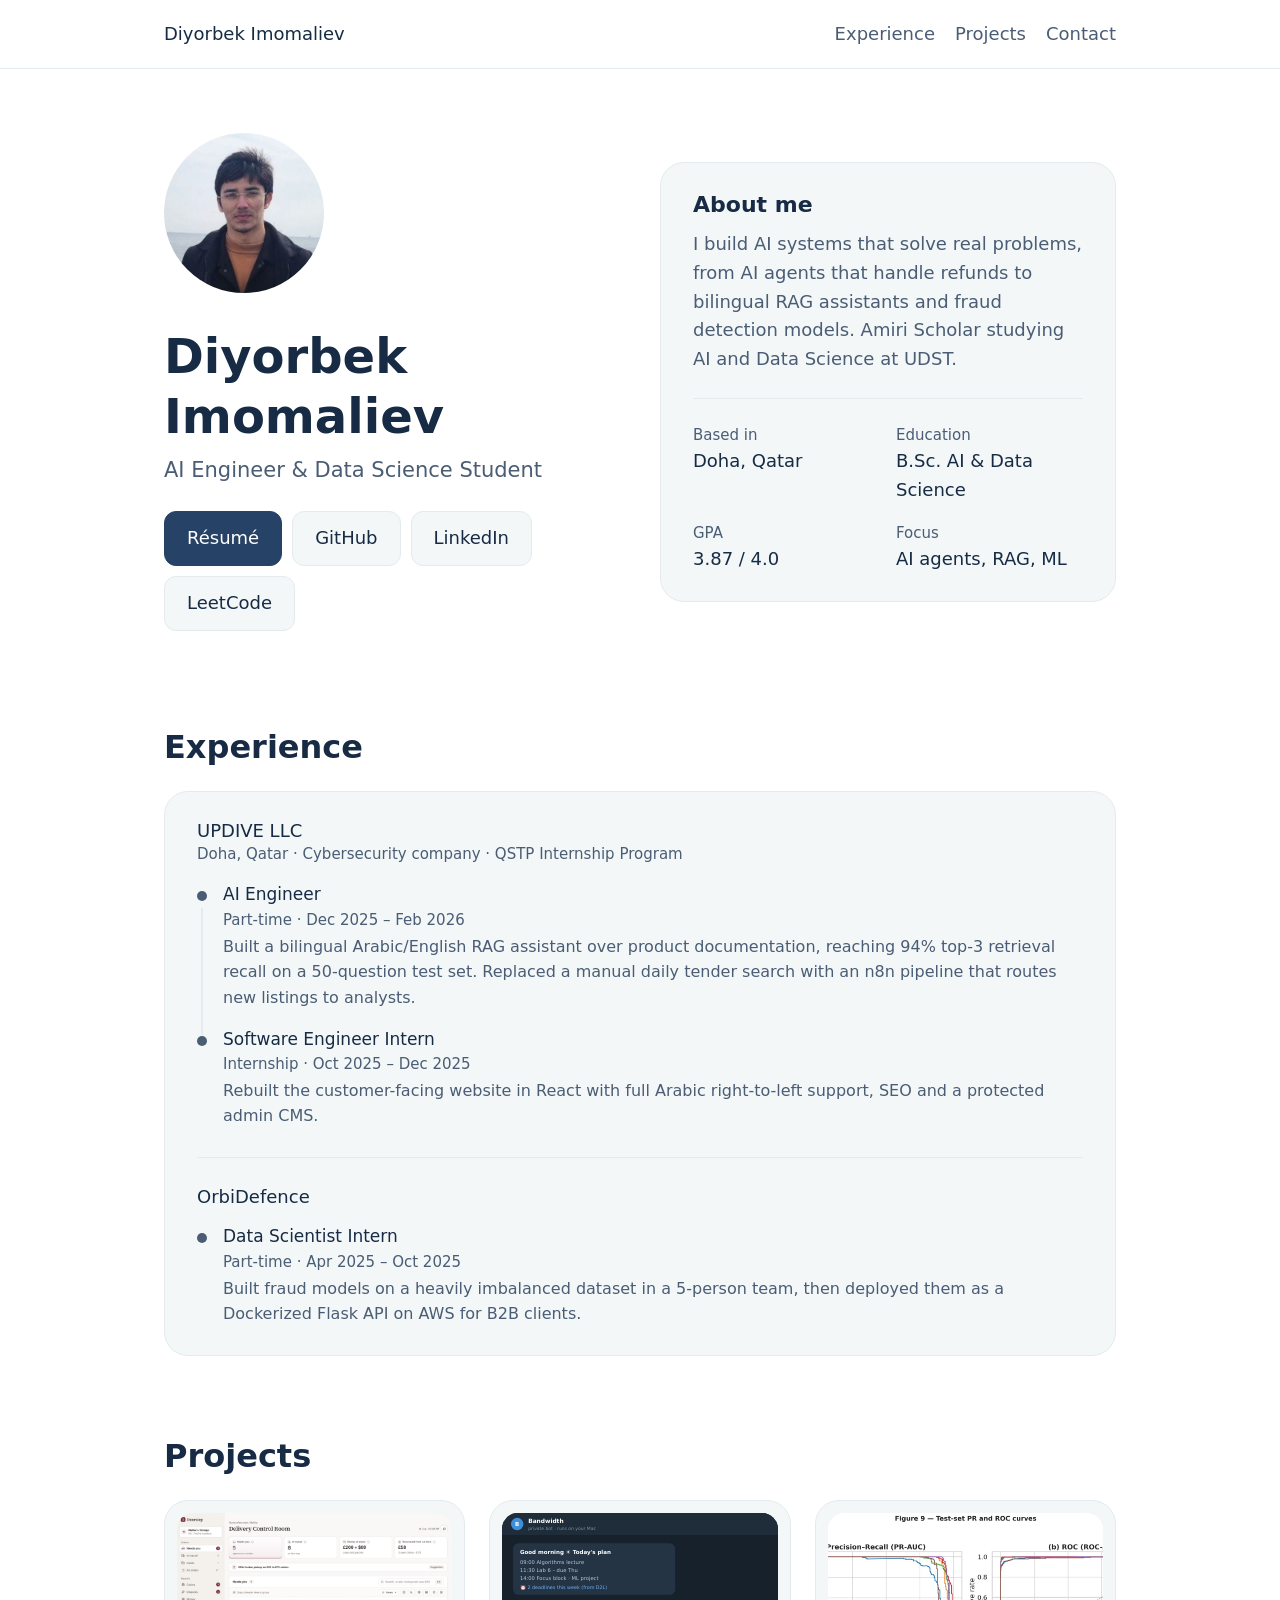
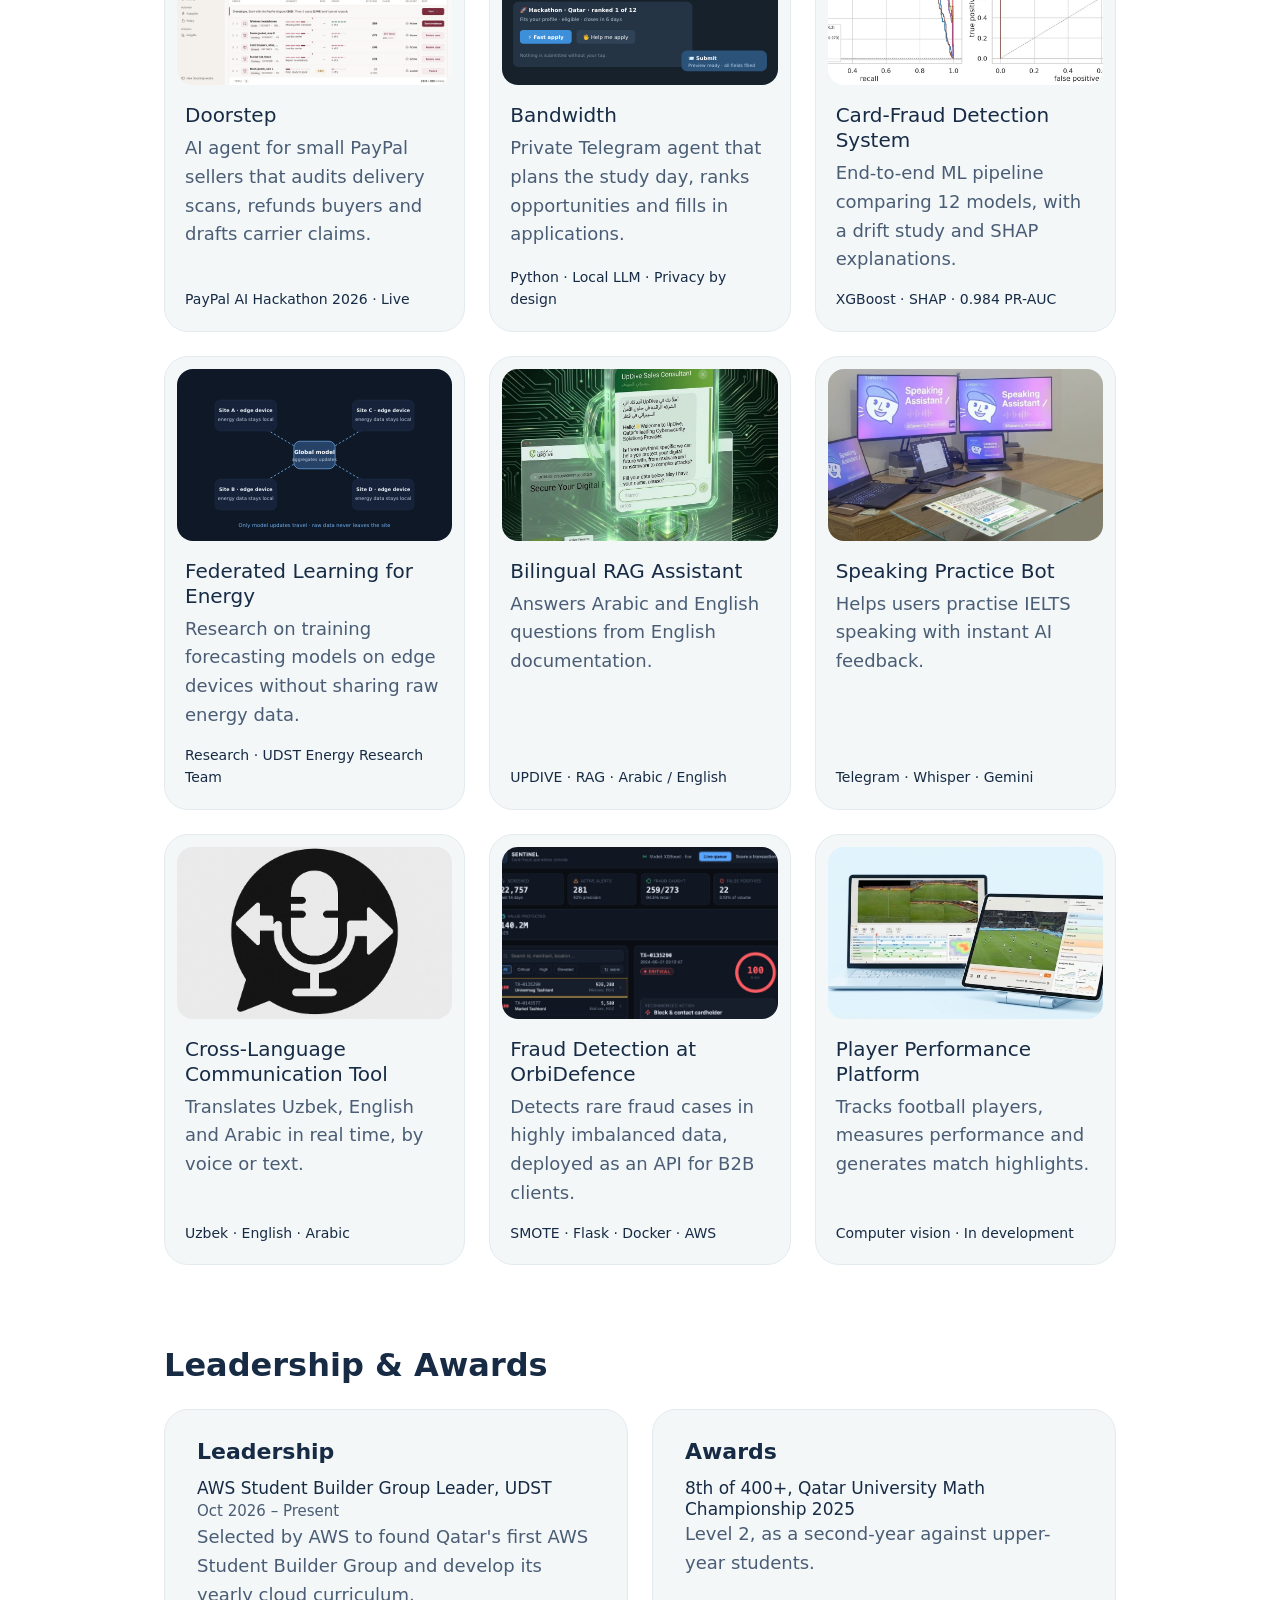
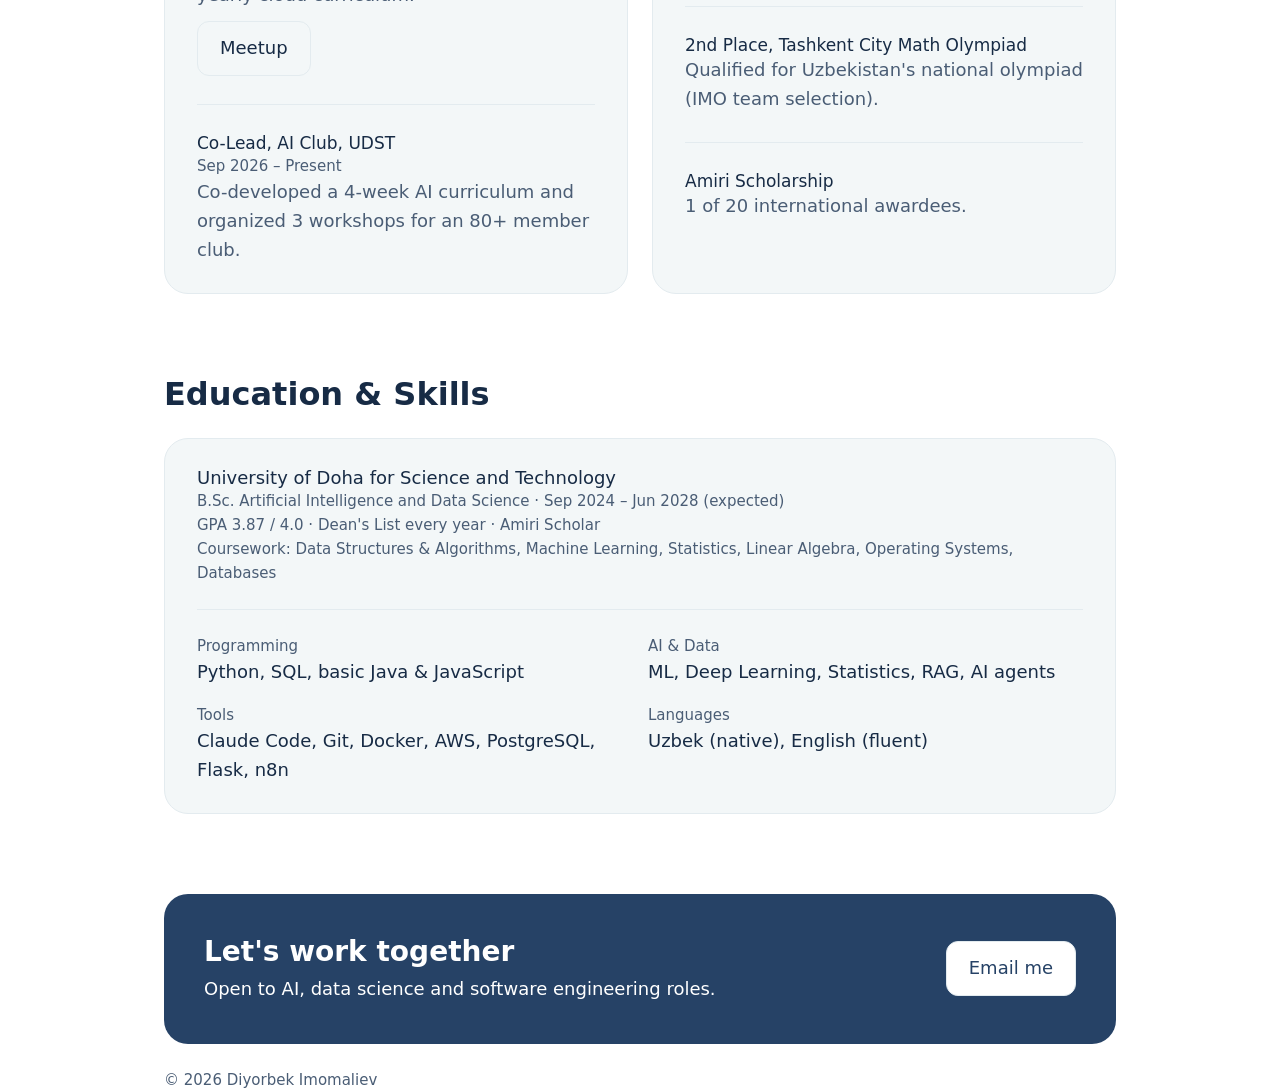
==== commit 950fa82b: "List all 9 projects from data file; new popup viewer with contained images and thumbnails; restore o" ====
--- a/index.html
+++ b/index.html
@@ -8,6 +8,7 @@
   <meta property="og:title" content="Diyorbek Imomaliev | AI Engineer">
   <meta property="og:description" content="AI agents, RAG assistants, fraud detection and federated learning. Amiri Scholar at UDST, Doha.">
   <meta property="og:image" content="images/doorstep/control-room.jpg">
+  <noscript><style>.project-grid::after{content:"Enable JavaScript to see projects, or view the résumé.";}</style></noscript>
   <meta property="og:type" content="website">
   <link rel="stylesheet" href="style.css">
 </head>
@@ -19,7 +20,6 @@
       <div class="nav-links">
         <a href="#experience">Experience</a>
         <a href="#projects">Projects</a>
-        <a href="#research">Research</a>
         <a href="#contact">Contact</a>
       </div>
     </div>
@@ -37,6 +37,7 @@
           <a href="resume.pdf" class="button button-primary">Résumé</a>
           <a href="https://github.com/DiyorbekImomaliyev" class="button" target="_blank" rel="noopener">GitHub</a>
           <a href="https://www.linkedin.com/in/diyorbek-imomaliev-90112925b/" class="button" target="_blank" rel="noopener">LinkedIn</a>
+          <a href="https://leetcode.com/u/CR_DATA_SCIENCE/" class="button" target="_blank" rel="noopener">LeetCode</a>
         </div>
       </div>
 
@@ -104,49 +105,10 @@
     </section>
 
     <!-- ========== PROJECTS ========== -->
+    <!-- Cards and popups are generated from projects.js -->
     <section id="projects" class="section container">
       <h2>Projects</h2>
-
-      <div class="project-grid">
-        <button class="project-card" onclick="openProject('project-doorstep')">
-          <div class="media"><img src="images/doorstep/control-room.jpg" alt="Doorstep delivery control room" loading="lazy"></div>
-          <h3>Doorstep</h3>
-          <p class="muted">AI agent for small PayPal sellers that audits delivery scans, refunds buyers and drafts carrier claims.</p>
-          <p class="tags">PayPal AI Hackathon 2026 · Live</p>
-        </button>
-
-        <button class="project-card" onclick="openProject('project-bandwidth')">
-          <div class="media"><img src="images/bandwidth/chat.svg" alt="Bandwidth Telegram bot conversation" loading="lazy"></div>
-          <h3>Bandwidth</h3>
-          <p class="muted">Private Telegram agent that plans the study day, ranks opportunities and fills in applications.</p>
-          <p class="tags">Python · Local LLM · Privacy by design</p>
-        </button>
-
-        <button class="project-card" onclick="openProject('project-fraud')">
-          <div class="media"><img src="images/fraud/fig1_overview.jpg" alt="Card fraud dataset overview charts" loading="lazy"></div>
-          <h3>Card-Fraud Detection System</h3>
-          <p class="muted">End-to-end ML pipeline comparing 12 models, with drift study and SHAP explanations.</p>
-          <p class="tags">XGBoost · SHAP · 0.984 PR-AUC</p>
-        </button>
-      </div>
-    </section>
-
-    <!-- ========== RESEARCH ========== -->
-    <section id="research" class="section container">
-      <h2>Research</h2>
-
-      <div class="card research">
-        <div class="media"><img src="images/research/federated.svg" alt="Federated learning diagram" loading="lazy"></div>
-        <div>
-          <h3>Federated Learning on Edge Devices for Energy</h3>
-          <p class="muted small">Undergraduate Researcher · UDST Energy Research Team (5 students) · 2026 – Present</p>
-          <p class="muted">Studying federated training on edge devices: each site shares only model updates, so raw energy data stays local. Building reproducible forecasting and optimisation experiments in Python.</p>
-          <div class="buttons">
-            <a href="https://github.com/DiyorbekImomaliyev/edge-fl-energy" class="button" target="_blank" rel="noopener">GitHub</a>
-            <a href="https://drive.google.com/drive/folders/1R_4AgQUpk91XsrJ2mACnljvmEStVPRPk" class="button" target="_blank" rel="noopener">Drive</a>
-          </div>
-        </div>
-      </div>
+      <div class="project-grid" id="project-grid"></div>
     </section>
 
     <!-- ========== LEADERSHIP & AWARDS ========== -->
@@ -232,109 +194,9 @@
 
   <footer class="container muted small">© 2026 Diyorbek Imomaliev</footer>
 
-  <!-- ========== PROJECT POPUPS ========== -->
-  <!-- Videos use data-src so they only load (and stop) when the popup opens. -->
-
-  <dialog id="project-doorstep" class="popup">
-    <div class="popup-content">
-      <button class="close-button" onclick="closeProject('project-doorstep')" aria-label="Close">✕</button>
-
-      <div class="gallery">
-        <iframe data-src="https://www.youtube.com/embed/z5owHAEQOGk" title="Doorstep demo video" allowfullscreen></iframe>
-        <img src="images/doorstep/control-room.jpg" alt="Delivery control room dashboard" loading="lazy">
-        <img src="images/doorstep/case.jpg" alt="Case view with refund recommendation" loading="lazy">
-        <img src="images/doorstep/money.jpg" alt="Money overview" loading="lazy">
-        <img src="images/doorstep/proof.jpg" alt="Proof of delivery checks" loading="lazy">
-        <img src="images/doorstep/policy.jpg" alt="Refund policy" loading="lazy">
-      </div>
-
-      <h2>Doorstep</h2>
-      <p class="muted">A live AI agent for small PayPal sellers, built for the PayPal AI Hackathon 2026 with Claude Code. It audits the courier's "Delivered" scan, refunds the buyer through PayPal and drafts a carrier claim in which every sentence cites a checked fact.</p>
-
-      <h3>What I did</h3>
-      <ul class="muted">
-        <li>Kept AI away from money: refunds go through one policy gate and an idempotent outbox, with signed receipts</li>
-        <li>Integrated PayPal Orders, Refunds, Disputes and webhooks</li>
-        <li>Steered the build with specs and CI gates, including mutation testing on money code</li>
-      </ul>
-
-      <h3>Result</h3>
-      <p class="muted">0 unsafe replies reached buyers in 64 injection probes. 2,017 tests with full branch coverage.</p>
-
-      <h3>Tools</h3>
-      <p class="muted">Python, PayPal API, LLM agents, Claude Code, CI</p>
-
-      <div class="buttons">
-        <a href="https://doorstep-ojmg.onrender.com/" class="button button-primary" target="_blank" rel="noopener">Live demo</a>
-        <a href="https://www.youtube.com/watch?v=z5owHAEQOGk" class="button" target="_blank" rel="noopener">Video</a>
-        <a href="https://github.com/DiyorbekImomaliyev/doorstep" class="button" target="_blank" rel="noopener">Code</a>
-      </div>
-    </div>
-  </dialog>
-
-  <dialog id="project-bandwidth" class="popup">
-    <div class="popup-content">
-      <button class="close-button" onclick="closeProject('project-bandwidth')" aria-label="Close">✕</button>
-
-      <div class="gallery">
-        <img src="images/bandwidth/chat.svg" alt="Bandwidth Telegram conversation" loading="lazy">
-      </div>
-
-      <h2>Bandwidth</h2>
-      <p class="muted">A private AI agent for students on Telegram, built with Claude Code. It plans your study day, finds opportunities that fit you and fills in the applications.</p>
-
-      <h3>What I did</h3>
-      <ul class="muted">
-        <li>Planned the study day from the D2L calendar, with alerts before every deadline</li>
-        <li>Ranked openings from about 40 sources against the user's interests</li>
-        <li>Filled application forms on any site (Greenhouse, Lever, Google Forms), submitting only after the user approves</li>
-        <li>Enforced privacy in code: personal data stays on a local LLM, and cloud calls containing private terms are blocked</li>
-      </ul>
-
-      <h3>Tools</h3>
-      <p class="muted">Python, Telegram Bot API, local LLM, browser automation, Claude Code</p>
-
-      <div class="buttons">
-        <a href="https://github.com/DiyorbekImomaliyev/bandwidth" class="button button-primary" target="_blank" rel="noopener">Code</a>
-      </div>
-    </div>
-  </dialog>
-
-  <dialog id="project-fraud" class="popup">
-    <div class="popup-content">
-      <button class="close-button" onclick="closeProject('project-fraud')" aria-label="Close">✕</button>
-
-      <div class="gallery">
-        <img src="images/fraud/fig1_overview.jpg" alt="Dataset overview" loading="lazy">
-        <img src="images/fraud/fig9_curves.jpg" alt="Precision-recall and ROC curves for six models" loading="lazy">
-        <img src="images/fraud/fig13_shap_global.jpg" alt="SHAP global feature importance" loading="lazy">
-        <img src="images/fraud/fig17_drift.jpg" alt="Concept drift study" loading="lazy">
-        <img src="images/fraud/fig18_retraining.jpg" alt="Retraining recovers performance" loading="lazy">
-      </div>
-
-      <h2>Card-Fraud Detection System</h2>
-      <p class="muted">An end-to-end machine learning pipeline for card fraud, built with Claude Code.</p>
-
-      <h3>What I did</h3>
-      <ul class="muted">
-        <li>Generated a 151K-transaction synthetic card dataset (75 features, 1.5% fraud, 7 fraud types) with a time-ordered split</li>
-        <li>Compared 12 models, from logistic regression to XGBoost, CatBoost and neural nets, with paired-bootstrap tests</li>
-        <li>Showed in a controlled concept-drift study that a static model decays as fraud adapts and retraining recovers it</li>
-        <li>Explained predictions with SHAP and scored each transaction in 5.6 ms</li>
-      </ul>
-
-      <h3>Result</h3>
-      <p class="muted">XGBoost led at 0.984 test PR-AUC, catching 251 of 273 frauds with 5 false alarms.</p>
-
-      <h3>Tools</h3>
-      <p class="muted">Python, XGBoost, CatBoost, scikit-learn, SHAP, Pandas</p>
-
-      <div class="buttons">
-        <a href="https://github.com/DiyorbekImomaliyev/fraud-detection-system-last" class="button button-primary" target="_blank" rel="noopener">Code</a>
-      </div>
-    </div>
-  </dialog>
-
+  <div id="popups"></div>
+
+  <script src="projects.js"></script>
   <script src="script.js"></script>
 </body>
 </html>
--- a/style.css
+++ b/style.css
@@ -372,69 +372,189 @@
 
 /* ========== PROJECT POPUP ========== */
 .popup {
-  width: 90%;
-  max-width: 720px;
-  max-height: 85vh;
+  width: 94%;
+  max-width: 1060px;
+  max-height: 90vh;
   padding: 0;
   border: none;
   border-radius: 24px;
   background: var(--card);
   color: var(--text);
+  overflow: hidden;
+}
+
+.popup[open] {
+  display: block;
 }
 
 .popup::backdrop {
-  background: rgba(15, 25, 40, 0.5);
-}
-
-.popup-content {
-  padding: 28px;
-}
-
-.popup h2 {
-  margin: 24px 0 8px;
-  font-size: 28px;
-}
-
-.popup h3 {
-  margin: 24px 0 8px;
-  font-size: 18px;
-  font-weight: 500;
-}
-
-.popup ul {
-  margin: 0;
-  padding-left: 20px;
+  background: rgba(15, 25, 40, 0.6);
 }
 
 .close-button {
-  display: block;
-  width: 44px;
-  height: 44px;
-  margin: 0 0 12px auto;
-  border: none;
+  position: absolute;
+  top: 14px;
+  right: 14px;
+  z-index: 5;
+  width: 40px;
+  height: 40px;
+  border: 1px solid var(--border);
   border-radius: 50%;
   background: var(--background);
   color: var(--text);
-  font-size: 18px;
+  font-size: 16px;
   cursor: pointer;
 }
 
-/* Images and videos that scroll sideways */
-.gallery {
-  display: flex;
+.popup-body {
+  display: grid;
+  grid-template-columns: 1.35fr 1fr;
+  max-height: 90vh;
+}
+
+/* Left: image viewer */
+.viewer {
+  position: relative;
+  display: flex;
+  flex-direction: column;
+  justify-content: center;
   gap: 12px;
+  padding: 24px;
+  background: var(--accent-soft);
+  min-width: 0;
+}
+
+.stage {
+  display: flex;
+  align-items: center;
+  justify-content: center;
+  aspect-ratio: 4 / 3;
+  max-height: 56vh;
+  overflow: hidden;
+  border-radius: 14px;
+  background: var(--background);
+}
+
+.stage img,
+.stage video {
+  max-width: 100%;
+  max-height: 100%;
+  object-fit: contain;
+}
+
+.stage iframe {
+  width: 100%;
+  height: 100%;
+  border: 0;
+}
+
+.nav-arrow {
+  position: absolute;
+  top: calc(24px + 28vh - 22px);
+  width: 40px;
+  height: 40px;
+  border: 1px solid var(--border);
+  border-radius: 50%;
+  background: var(--background);
+  color: var(--text);
+  font-size: 24px;
+  line-height: 1;
+  cursor: pointer;
+  opacity: 0.9;
+}
+
+.nav-arrow.prev { left: 34px; }
+.nav-arrow.next { right: 34px; }
+
+.counter {
+  align-self: flex-end;
+  margin-right: 4px;
+  font-size: 13px;
+  color: var(--text-light);
+}
+
+.thumbs {
+  display: flex;
+  gap: 8px;
   overflow-x: auto;
-  scroll-snap-type: x mandatory;
-}
-
-.gallery > * {
-  flex: 0 0 88%;
-  background: var(--accent-soft);
-  aspect-ratio: 16 / 10;
-  border: none;
-  border-radius: 16px;
+  padding-bottom: 2px;
+}
+
+.thumb {
+  position: relative;
+  flex: 0 0 76px;
+  height: 52px;
+  padding: 0;
+  border: 2px solid transparent;
+  border-radius: 10px;
+  background: var(--background);
+  overflow: hidden;
+  cursor: pointer;
+  opacity: 0.6;
+}
+
+.thumb img {
+  width: 100%;
+  height: 100%;
   object-fit: cover;
-  scroll-snap-align: start;
+}
+
+.thumb.active {
+  border-color: var(--accent);
+  opacity: 1;
+}
+
+.thumb.is-video::after {
+  content: "▶";
+  position: absolute;
+  inset: 0;
+  display: flex;
+  align-items: center;
+  justify-content: center;
+  background: rgba(15, 25, 40, 0.45);
+  color: #FFFFFF;
+  font-size: 16px;
+}
+
+/* Right: details */
+.details {
+  padding: 32px 28px 28px;
+  overflow-y: auto;
+  max-height: 90vh;
+}
+
+.eyebrow {
+  margin-bottom: 6px;
+  padding-right: 44px;
+  font-size: 13px;
+  font-weight: 600;
+  letter-spacing: 0.04em;
+  text-transform: uppercase;
+  color: var(--text-light);
+}
+
+.details h2 {
+  margin-bottom: 10px;
+  font-size: 28px;
+}
+
+.details h3 {
+  margin: 22px 0 6px;
+  font-size: 16px;
+  font-weight: 600;
+}
+
+.details ul {
+  margin: 0;
+  padding-left: 20px;
+}
+
+.details li + li {
+  margin-top: 4px;
+}
+
+.details .buttons {
+  margin-top: 24px;
 }
 
 /* ========== TABLETS: 3 projects stay in a row, just tighter ========== */
@@ -479,8 +599,40 @@
     height: 128px;
   }
 
-  .card,
-  .popup-content {
+  .card {
     padding: 20px;
   }
-}
+
+  .popup {
+    width: 100%;
+    max-height: 94vh;
+    border-radius: 20px;
+  }
+
+  .popup-body {
+    grid-template-columns: 1fr;
+    max-height: 94vh;
+    overflow-y: auto;
+  }
+
+  .viewer {
+    padding: 14px;
+  }
+
+  .stage {
+    max-height: 40vh;
+  }
+
+  .nav-arrow {
+    top: calc(14px + 20vh - 20px);
+  }
+
+  .nav-arrow.prev { left: 22px; }
+  .nav-arrow.next { right: 22px; }
+
+  .details {
+    max-height: none;
+    overflow: visible;
+    padding: 22px 20px 24px;
+  }
+}
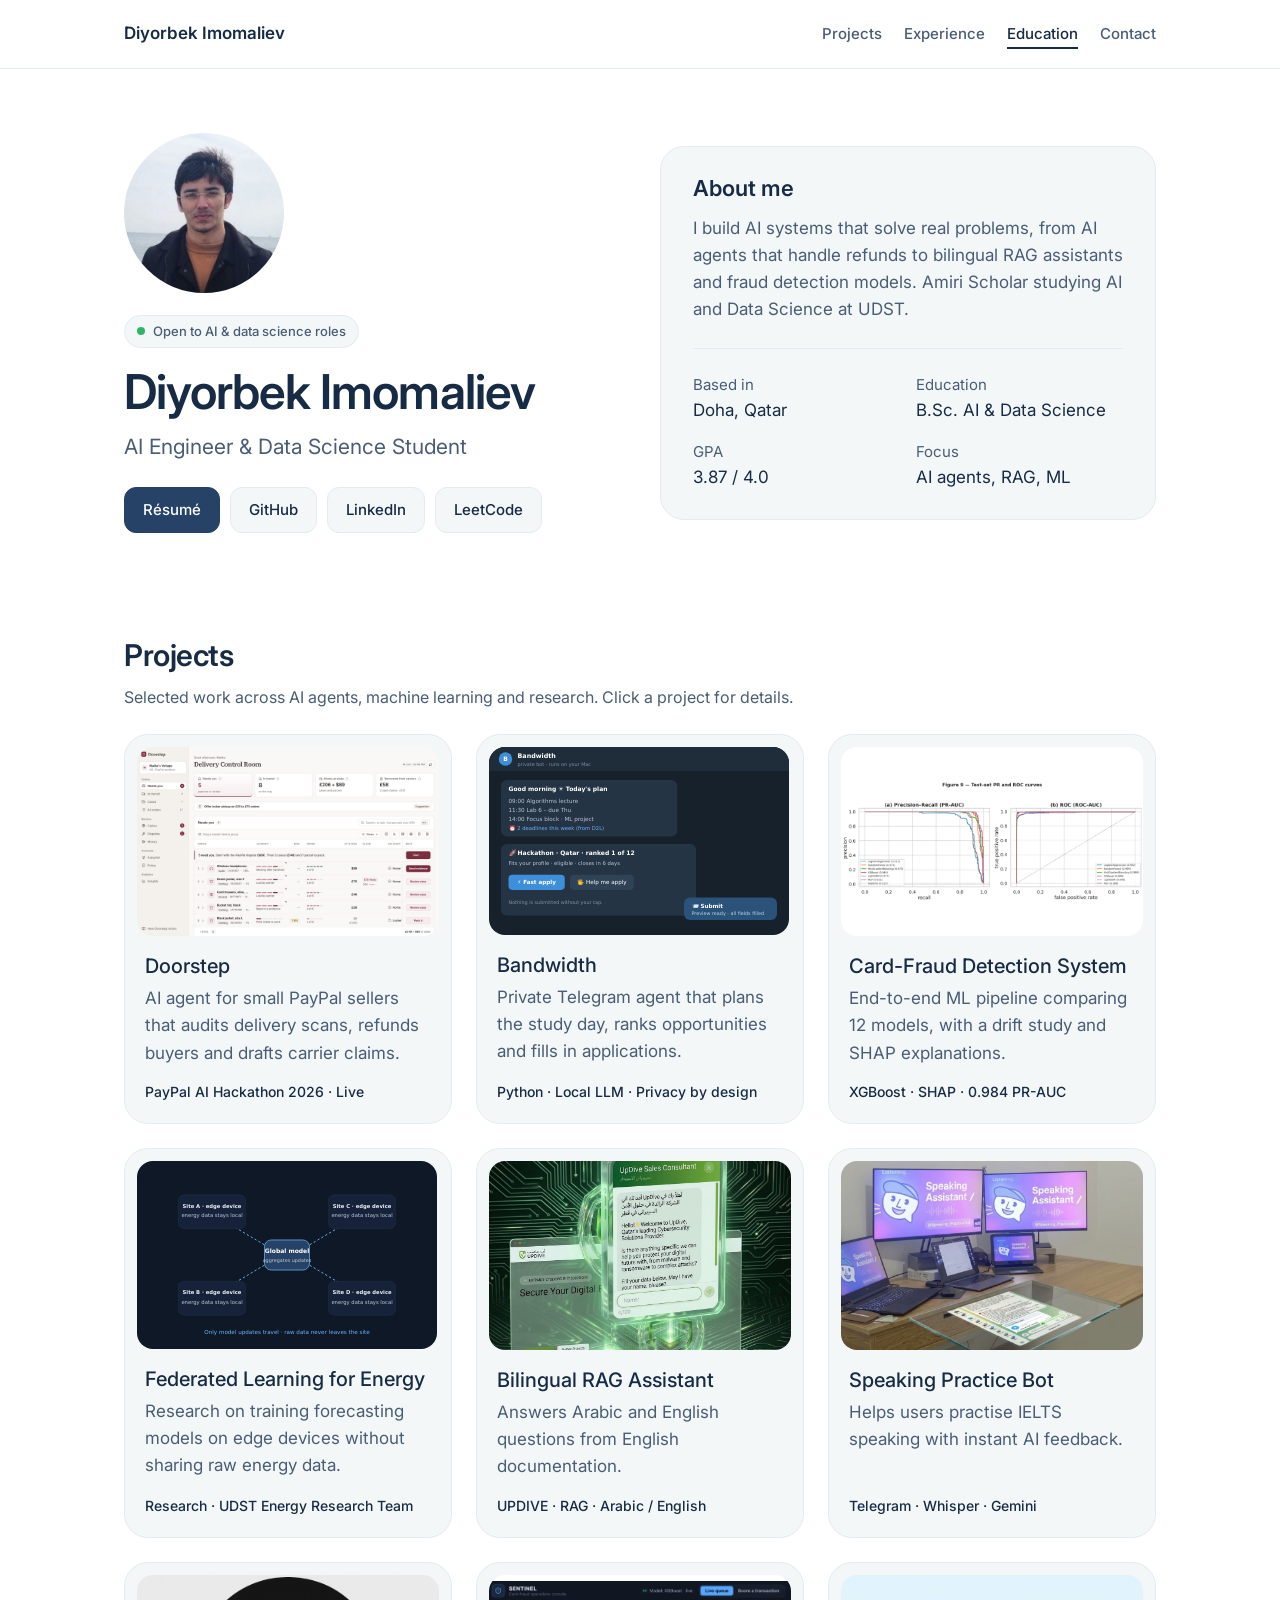
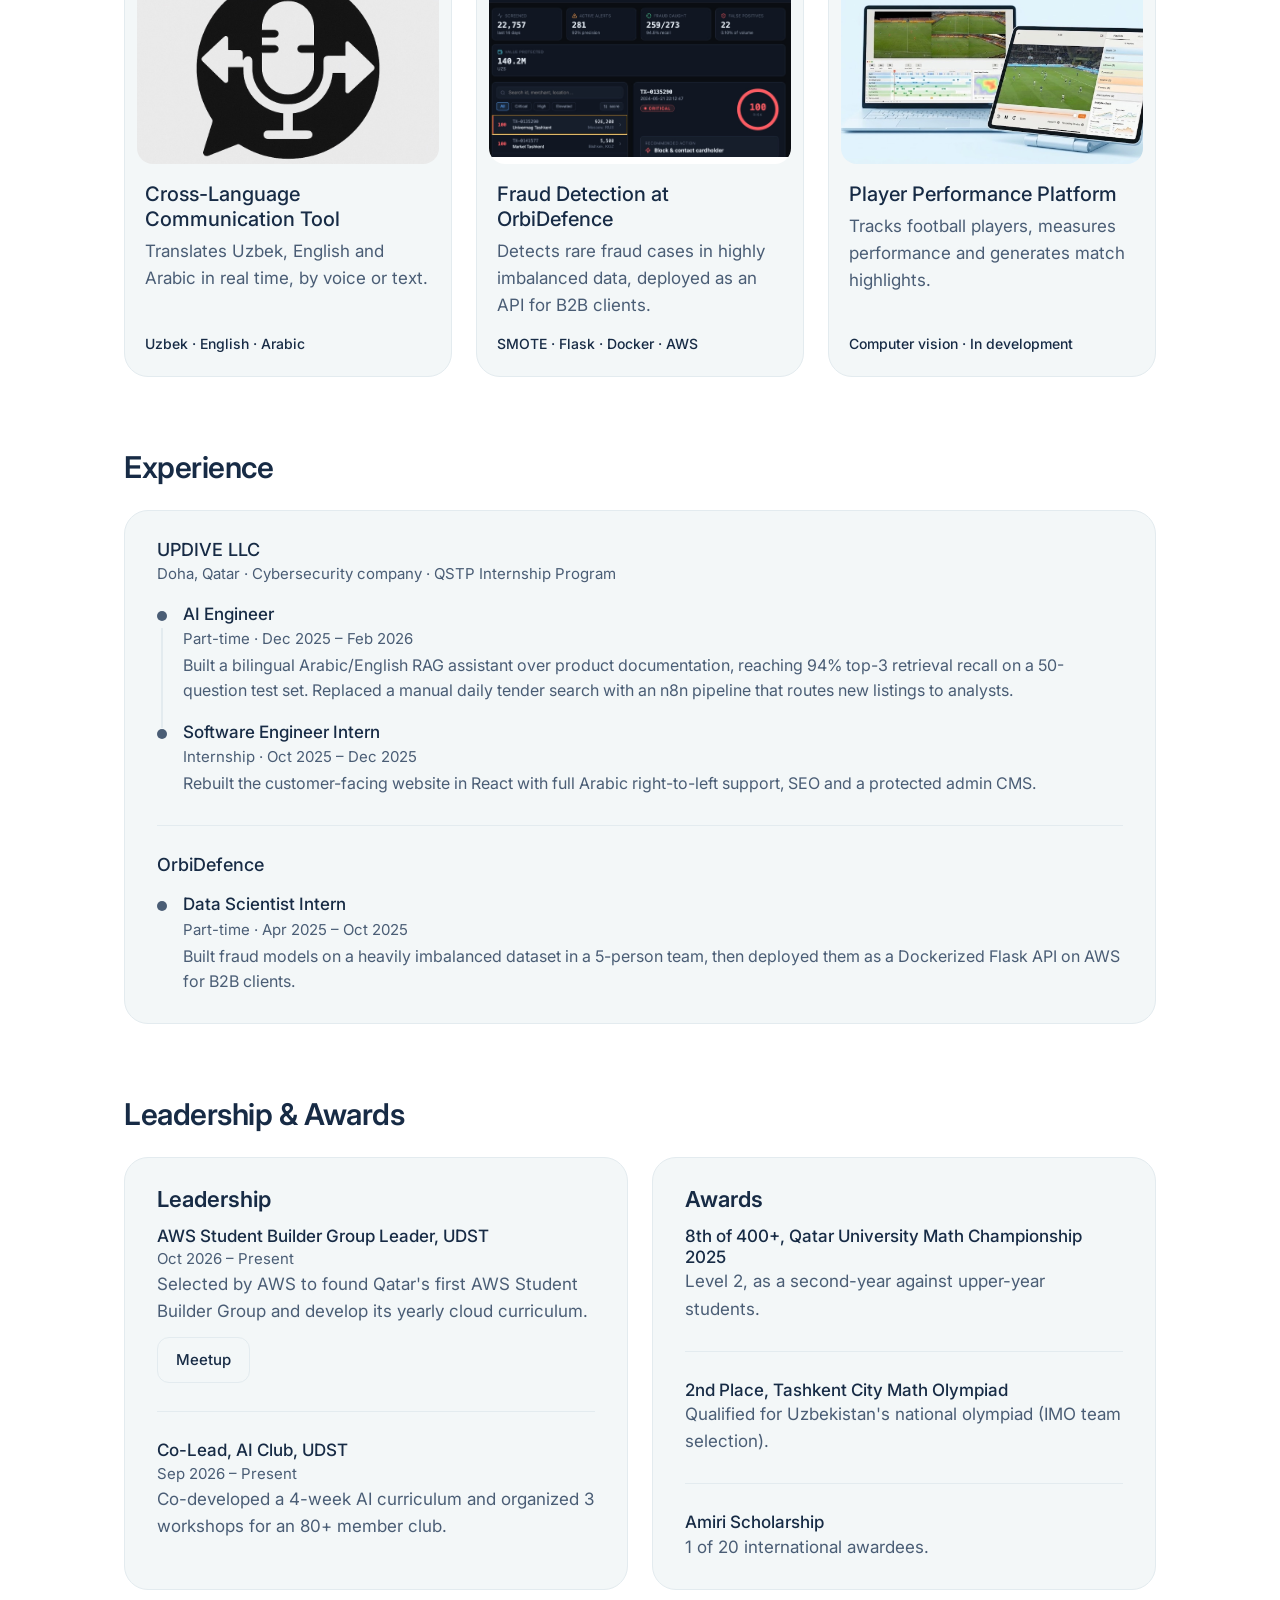
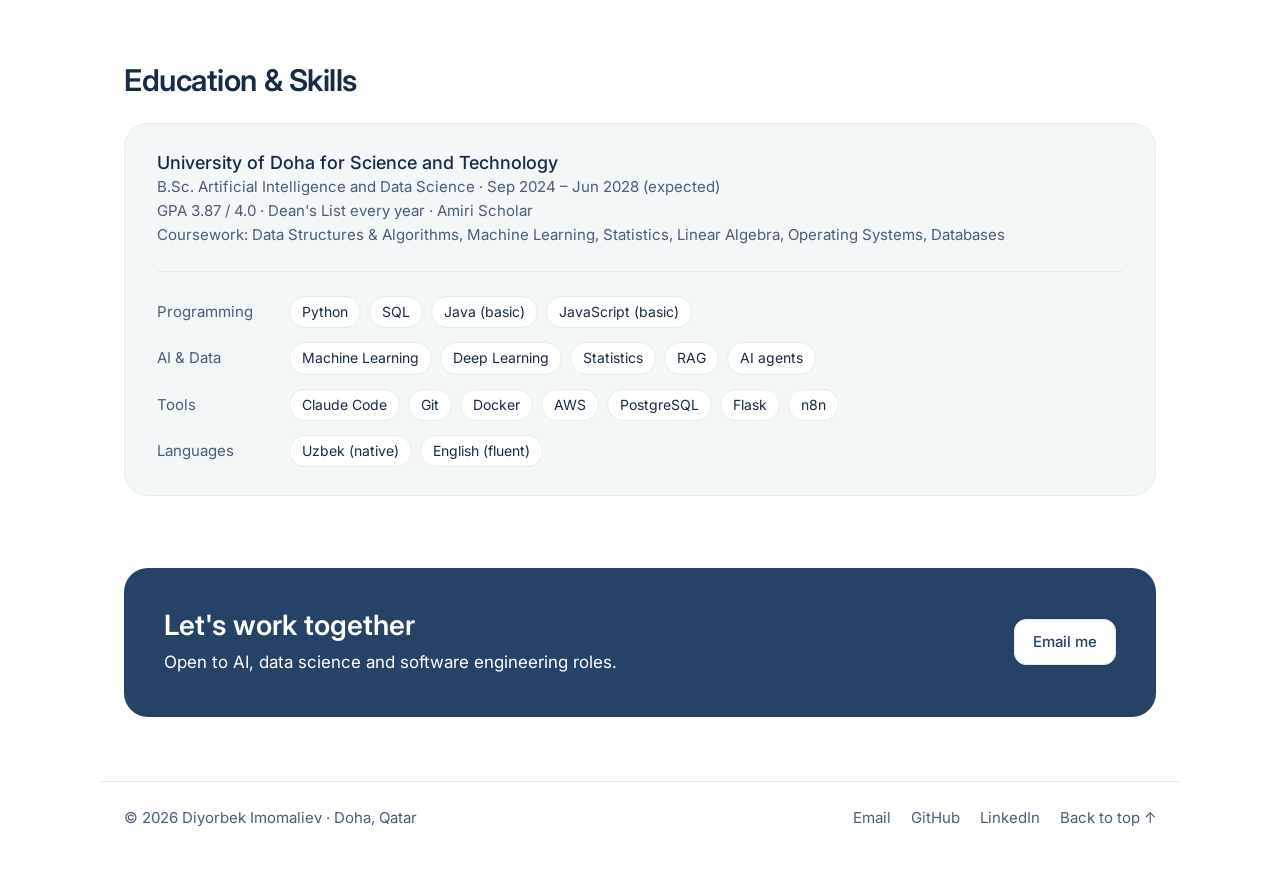
==== commit ebd96ee8: "Design polish: font, sticky blurred nav with active state, projects first, skill chips, footer, favi" ====
--- a/index.html
+++ b/index.html
@@ -8,28 +8,35 @@
   <meta property="og:title" content="Diyorbek Imomaliev | AI Engineer">
   <meta property="og:description" content="AI agents, RAG assistants, fraud detection and federated learning. Amiri Scholar at UDST, Doha.">
   <meta property="og:image" content="images/doorstep/control-room.jpg">
-  <noscript><style>.project-grid::after{content:"Enable JavaScript to see projects, or view the résumé.";}</style></noscript>
   <meta property="og:type" content="website">
+  <meta name="theme-color" content="#264266">
+  <link rel="icon" href="favicon.svg" type="image/svg+xml">
+  <link rel="preconnect" href="https://fonts.googleapis.com">
+  <link rel="preconnect" href="https://fonts.gstatic.com" crossorigin>
+  <link href="https://fonts.googleapis.com/css2?family=Inter:wght@400;500;600;700&display=swap" rel="stylesheet">
   <link rel="stylesheet" href="style.css">
 </head>
 <body>
+  <a class="skip-link" href="#main">Skip to content</a>
 
   <nav class="nav">
     <div class="container nav-inner">
-      <a href="#">Diyorbek Imomaliev</a>
+      <a href="#" class="brand">Diyorbek Imomaliev</a>
       <div class="nav-links">
+        <a href="#projects">Projects</a>
         <a href="#experience">Experience</a>
-        <a href="#projects">Projects</a>
+        <a href="#education">Education</a>
         <a href="#contact">Contact</a>
       </div>
     </div>
   </nav>
 
-  <main>
+  <main id="main">
     <!-- ========== HERO ========== -->
     <header class="hero container">
       <div>
         <img class="profile-photo" src="images/me.jpg" alt="Diyorbek Imomaliev">
+        <p class="badge"><span class="dot"></span>Open to AI &amp; data science roles</p>
         <h1>Diyorbek Imomaliev</h1>
         <p class="subtitle">AI Engineer &amp; Data Science Student</p>
 
@@ -70,6 +77,14 @@
       </div>
     </header>
 
+    <!-- ========== PROJECTS ========== -->
+    <!-- Cards and popups are generated from projects.js -->
+    <section id="projects" class="section container">
+      <h2>Projects</h2>
+      <p class="lead muted">Selected work across AI agents, machine learning and research. Click a project for details.</p>
+      <div class="project-grid" id="project-grid"></div>
+    </section>
+
     <!-- ========== EXPERIENCE ========== -->
     <section id="experience" class="section container">
       <h2>Experience</h2>
@@ -104,13 +119,6 @@
       </div>
     </section>
 
-    <!-- ========== PROJECTS ========== -->
-    <!-- Cards and popups are generated from projects.js -->
-    <section id="projects" class="section container">
-      <h2>Projects</h2>
-      <div class="project-grid" id="project-grid"></div>
-    </section>
-
     <!-- ========== LEADERSHIP & AWARDS ========== -->
     <section class="section container">
       <h2>Leadership &amp; Awards</h2>
@@ -150,7 +158,7 @@
     </section>
 
     <!-- ========== EDUCATION & SKILLS ========== -->
-    <section class="section container">
+    <section id="education" class="section container">
       <h2>Education &amp; Skills</h2>
 
       <div class="card">
@@ -159,23 +167,11 @@
         <p class="muted small">GPA 3.87 / 4.0 · Dean's List every year · Amiri Scholar</p>
         <p class="muted small">Coursework: Data Structures &amp; Algorithms, Machine Learning, Statistics, Linear Algebra, Operating Systems, Databases</p>
 
-        <div class="about-facts">
-          <div>
-            <p class="muted small">Programming</p>
-            <p>Python, SQL, basic Java &amp; JavaScript</p>
-          </div>
-          <div>
-            <p class="muted small">AI &amp; Data</p>
-            <p>ML, Deep Learning, Statistics, RAG, AI agents</p>
-          </div>
-          <div>
-            <p class="muted small">Tools</p>
-            <p>Claude Code, Git, Docker, AWS, PostgreSQL, Flask, n8n</p>
-          </div>
-          <div>
-            <p class="muted small">Languages</p>
-            <p>Uzbek (native), English (fluent)</p>
-          </div>
+        <div class="skills">
+          <div class="skill-row"><p class="muted small">Programming</p><p class="chips"><span>Python</span><span>SQL</span><span>Java (basic)</span><span>JavaScript (basic)</span></p></div>
+          <div class="skill-row"><p class="muted small">AI &amp; Data</p><p class="chips"><span>Machine Learning</span><span>Deep Learning</span><span>Statistics</span><span>RAG</span><span>AI agents</span></p></div>
+          <div class="skill-row"><p class="muted small">Tools</p><p class="chips"><span>Claude Code</span><span>Git</span><span>Docker</span><span>AWS</span><span>PostgreSQL</span><span>Flask</span><span>n8n</span></p></div>
+          <div class="skill-row"><p class="muted small">Languages</p><p class="chips"><span>Uzbek (native)</span><span>English (fluent)</span></p></div>
         </div>
       </div>
     </section>
@@ -192,7 +188,15 @@
     </section>
   </main>
 
-  <footer class="container muted small">© 2026 Diyorbek Imomaliev</footer>
+  <footer class="container footer">
+    <p class="muted small">© 2026 Diyorbek Imomaliev · Doha, Qatar</p>
+    <p class="footer-links small">
+      <a href="mailto:60312510@udst.edu.qa">Email</a>
+      <a href="https://github.com/DiyorbekImomaliyev" target="_blank" rel="noopener">GitHub</a>
+      <a href="https://www.linkedin.com/in/diyorbek-imomaliev-90112925b/" target="_blank" rel="noopener">LinkedIn</a>
+      <a href="#">Back to top ↑</a>
+    </p>
+  </footer>
 
   <div id="popups"></div>
 
--- a/style.css
+++ b/style.css
@@ -33,8 +33,9 @@
   margin: 0;
   background: var(--background);
   color: var(--text);
-  font-family: system-ui, -apple-system, "Segoe UI", sans-serif;
-  font-size: 18px;
+  font-family: "Inter", system-ui, -apple-system, "Segoe UI", sans-serif;
+  font-size: 17px;
+  -webkit-font-smoothing: antialiased;
   line-height: 1.6;
 }
 
@@ -49,7 +50,7 @@
 }
 
 .container {
-  max-width: 1000px;
+  max-width: 1080px;
   margin: 0 auto;
   padding: 0 24px;
 }
@@ -68,7 +69,9 @@
   top: 0;
   z-index: 10;
   padding-top: env(safe-area-inset-top, 0px);
-  background: var(--background);
+  background: color-mix(in srgb, var(--background) 88%, transparent);
+  -webkit-backdrop-filter: saturate(180%) blur(12px);
+  backdrop-filter: saturate(180%) blur(12px);
   border-bottom: 1px solid var(--border);
 }
 
@@ -86,11 +89,45 @@
 
 .nav-links {
   display: flex;
-  gap: 20px;
+  gap: 22px;
+}
+
+.nav .brand {
+  font-weight: 600;
 }
 
 .nav-links a {
   color: var(--text-light);
+  font-size: 15px;
+  font-weight: 500;
+  transition: color 0.15s ease;
+}
+
+.nav-links a:hover,
+.nav-links a.active {
+  color: var(--text);
+}
+
+.nav-links a.active {
+  text-decoration: underline;
+  text-decoration-thickness: 2px;
+  text-underline-offset: 8px;
+}
+
+.skip-link {
+  position: absolute;
+  left: 12px;
+  top: -60px;
+  z-index: 100;
+  padding: 10px 16px;
+  border-radius: 10px;
+  background: var(--accent);
+  color: #FFFFFF;
+  text-decoration: none;
+}
+
+.skip-link:focus {
+  top: 12px;
 }
 
 /* ========== BUTTONS ========== */
@@ -102,8 +139,11 @@
 }
 
 .button {
-  padding: 12px 22px;
+  padding: 10px 18px;
   border-radius: 12px;
+  font-size: 15px;
+  white-space: nowrap;
+  transition: opacity 0.15s ease, transform 0.15s ease;
   border: 1px solid var(--border);
   background: var(--card);
   color: var(--text);
@@ -118,7 +158,8 @@
 }
 
 .button:hover {
-  opacity: 0.85;
+  opacity: 0.88;
+  transform: translateY(-1px);
 }
 
 /* ========== HERO ========== */
@@ -132,15 +173,38 @@
 }
 
 .profile-photo {
+  display: block;
   width: 160px;
   height: 160px;
   border-radius: 50%;
   object-fit: cover;
 }
 
+.badge {
+  display: inline-flex;
+  align-items: center;
+  gap: 8px;
+  margin-top: 22px;
+  padding: 5px 12px;
+  border: 1px solid var(--border);
+  border-radius: 999px;
+  background: var(--card);
+  font-size: 13px;
+  font-weight: 500;
+  color: var(--text-light);
+}
+
+.badge .dot {
+  width: 8px;
+  height: 8px;
+  border-radius: 50%;
+  background: #2FB56B;
+}
+
 .hero h1 {
-  margin-top: 24px;
+  margin-top: 14px;
   font-size: 48px;
+  letter-spacing: -0.02em;
 }
 
 .subtitle {
@@ -168,13 +232,20 @@
 
 /* ========== SECTIONS ========== */
 .section {
-  padding-top: 56px;
-  padding-bottom: 24px;
+  padding-top: 64px;
+  padding-bottom: 8px;
+  scroll-margin-top: 68px;
 }
 
 .section > h2 {
   margin-bottom: 24px;
-  font-size: 32px;
+  font-size: 30px;
+  letter-spacing: -0.015em;
+}
+
+.section > .lead {
+  margin: -14px 0 24px;
+  font-size: 16px;
 }
 
 .card h2 {
@@ -311,6 +382,11 @@
   object-fit: cover;
 }
 
+.media.contain img {
+  object-fit: contain;
+  background: #FFFFFF;
+}
+
 /* ========== RESEARCH, LEADERSHIP ========== */
 .research {
   display: grid;
@@ -365,16 +441,71 @@
   color: var(--accent);
 }
 
-footer {
-  padding-top: 32px;
+.footer {
+  display: flex;
+  flex-wrap: wrap;
+  justify-content: space-between;
+  gap: 12px;
+  margin-top: 56px;
+  padding-top: 24px;
   padding-bottom: 40px;
+  border-top: 1px solid var(--border);
+}
+
+.footer-links {
+  display: flex;
+  gap: 20px;
+}
+
+.footer-links a {
+  color: var(--text-light);
+  text-decoration: none;
+}
+
+.footer-links a:hover {
+  color: var(--text);
+}
+
+/* ========== SKILLS ========== */
+.skills {
+  display: grid;
+  gap: 14px;
+  margin-top: 24px;
+  padding-top: 24px;
+  border-top: 1px solid var(--border);
+}
+
+.skill-row {
+  display: grid;
+  grid-template-columns: 120px 1fr;
+  gap: 12px;
+  align-items: baseline;
+}
+
+.chips {
+  display: flex;
+  flex-wrap: wrap;
+  gap: 8px;
+}
+
+.chips span {
+  padding: 4px 12px;
+  border: 1px solid var(--border);
+  border-radius: 999px;
+  background: var(--background);
+  font-size: 14px;
+}
+
+@media (prefers-reduced-motion: reduce) {
+  html { scroll-behavior: auto; }
+  * { transition: none !important; }
 }
 
 /* ========== PROJECT POPUP ========== */
 .popup {
   width: 94%;
-  max-width: 1060px;
-  max-height: 90vh;
+  max-width: 900px;
+  max-height: 86vh;
   padding: 0;
   border: none;
   border-radius: 24px;
@@ -408,8 +539,8 @@
 
 .popup-body {
   display: grid;
-  grid-template-columns: 1.35fr 1fr;
-  max-height: 90vh;
+  grid-template-columns: 1fr 1fr;
+  max-height: 86vh;
 }
 
 /* Left: image viewer */
@@ -419,17 +550,22 @@
   flex-direction: column;
   justify-content: center;
   gap: 12px;
-  padding: 24px;
+  padding: 20px;
   background: var(--accent-soft);
   min-width: 0;
 }
 
+.stage-wrap {
+  position: relative;
+}
+
 .stage {
   display: flex;
   align-items: center;
   justify-content: center;
-  aspect-ratio: 4 / 3;
-  max-height: 56vh;
+  aspect-ratio: 16 / 10;
+  max-height: 260px;
+  margin: 0 auto;
   overflow: hidden;
   border-radius: 14px;
   background: var(--background);
@@ -450,21 +586,22 @@
 
 .nav-arrow {
   position: absolute;
-  top: calc(24px + 28vh - 22px);
-  width: 40px;
-  height: 40px;
+  top: 50%;
+  transform: translateY(-50%);
+  width: 32px;
+  height: 32px;
   border: 1px solid var(--border);
   border-radius: 50%;
   background: var(--background);
   color: var(--text);
-  font-size: 24px;
+  font-size: 20px;
   line-height: 1;
   cursor: pointer;
   opacity: 0.9;
 }
 
-.nav-arrow.prev { left: 34px; }
-.nav-arrow.next { right: 34px; }
+.nav-arrow.prev { left: 8px; }
+.nav-arrow.next { right: 8px; }
 
 .counter {
   align-self: flex-end;
@@ -482,8 +619,8 @@
 
 .thumb {
   position: relative;
-  flex: 0 0 76px;
-  height: 52px;
+  flex: 0 0 60px;
+  height: 42px;
   padding: 0;
   border: 2px solid transparent;
   border-radius: 10px;
@@ -518,9 +655,10 @@
 
 /* Right: details */
 .details {
-  padding: 32px 28px 28px;
+  padding: 28px 26px 24px;
   overflow-y: auto;
-  max-height: 90vh;
+  max-height: 86vh;
+  font-size: 16px;
 }
 
 .eyebrow {
@@ -534,8 +672,8 @@
 }
 
 .details h2 {
-  margin-bottom: 10px;
-  font-size: 28px;
+  margin-bottom: 8px;
+  font-size: 24px;
 }
 
 .details h3 {
@@ -574,9 +712,29 @@
 
 /* ========== PHONES ========== */
 @media (max-width: 700px) {
+  .nav .brand {
+    display: none;
+  }
+
+  .nav-inner {
+    justify-content: center;
+  }
+
   .nav-links {
-    gap: 12px;
-    font-size: 16px;
+    gap: 16px;
+  }
+
+  .media {
+    aspect-ratio: 16 / 9;
+  }
+
+  .skill-row {
+    grid-template-columns: 1fr;
+    gap: 6px;
+  }
+
+  .button {
+    padding: 9px 15px;
   }
 
   .hero,
@@ -620,15 +778,8 @@
   }
 
   .stage {
-    max-height: 40vh;
-  }
-
-  .nav-arrow {
-    top: calc(14px + 20vh - 20px);
-  }
-
-  .nav-arrow.prev { left: 22px; }
-  .nav-arrow.next { right: 22px; }
+    max-height: 220px;
+  }
 
   .details {
     max-height: none;
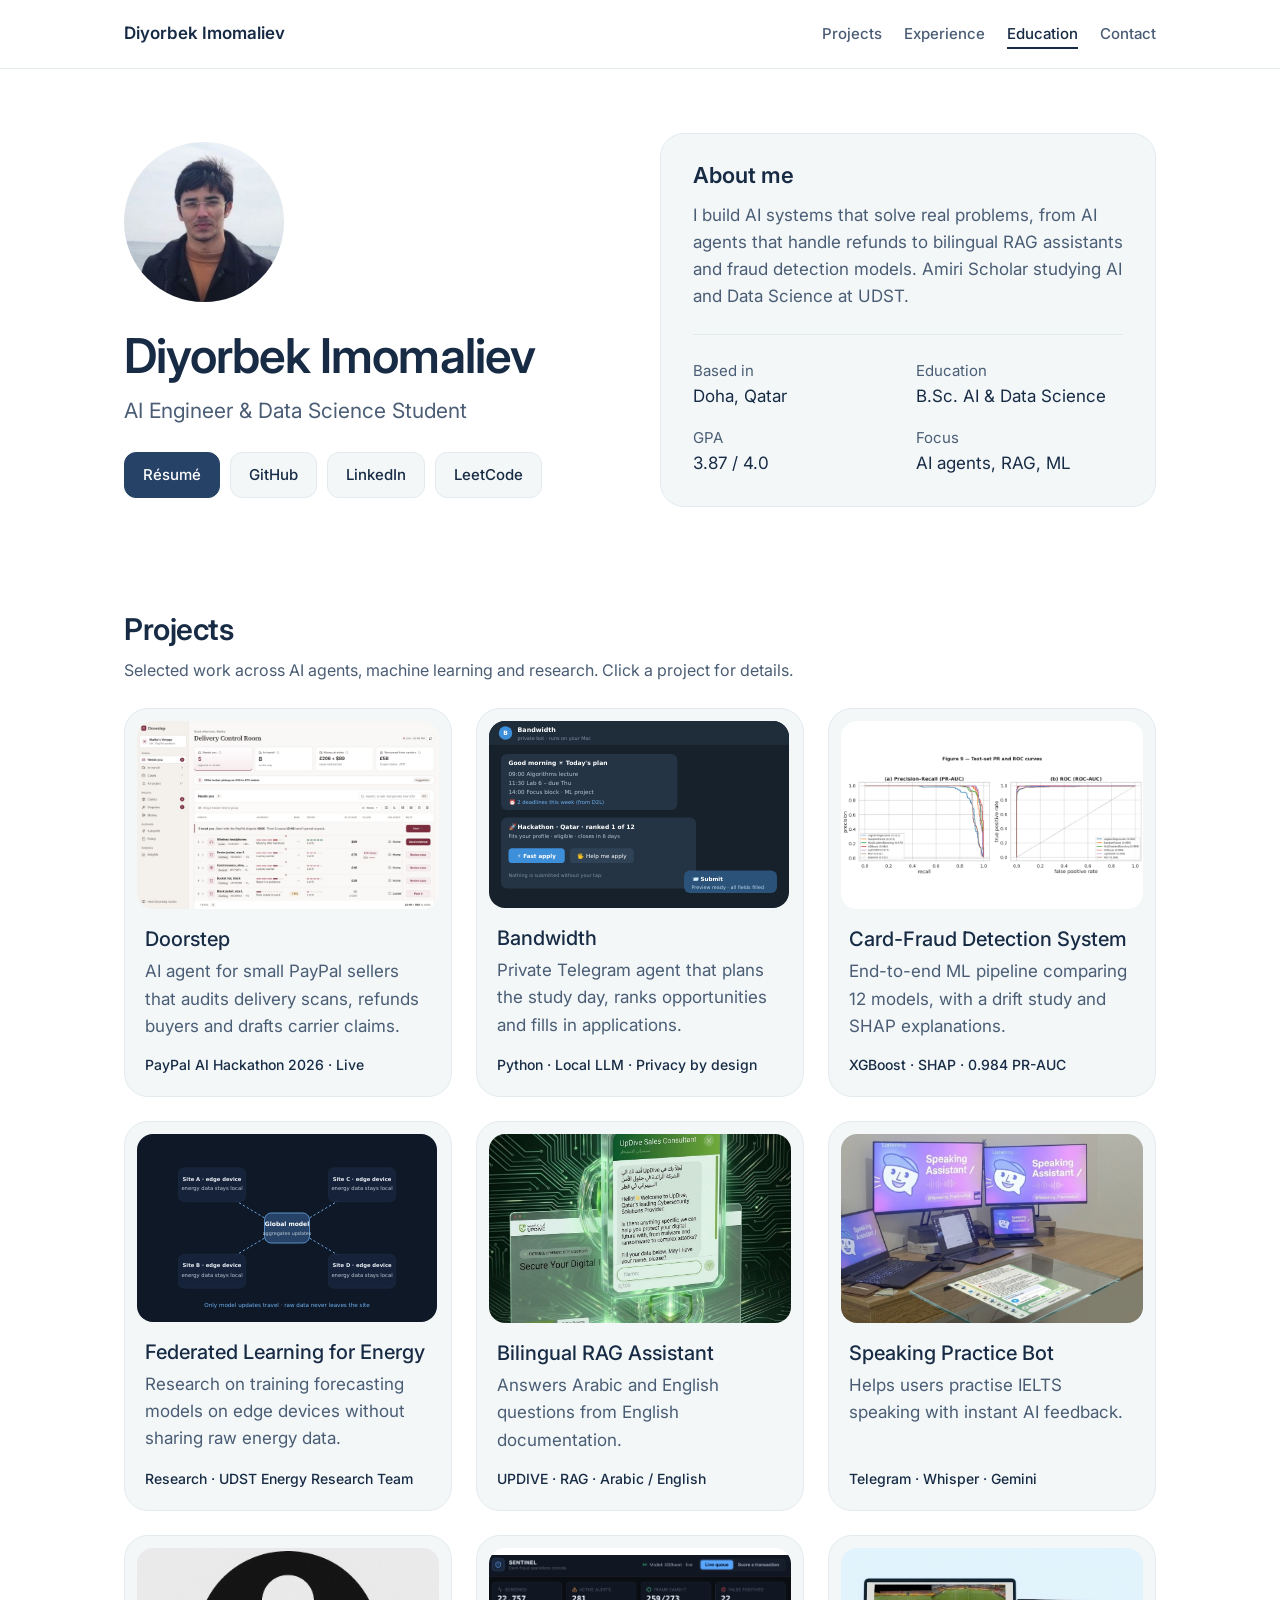
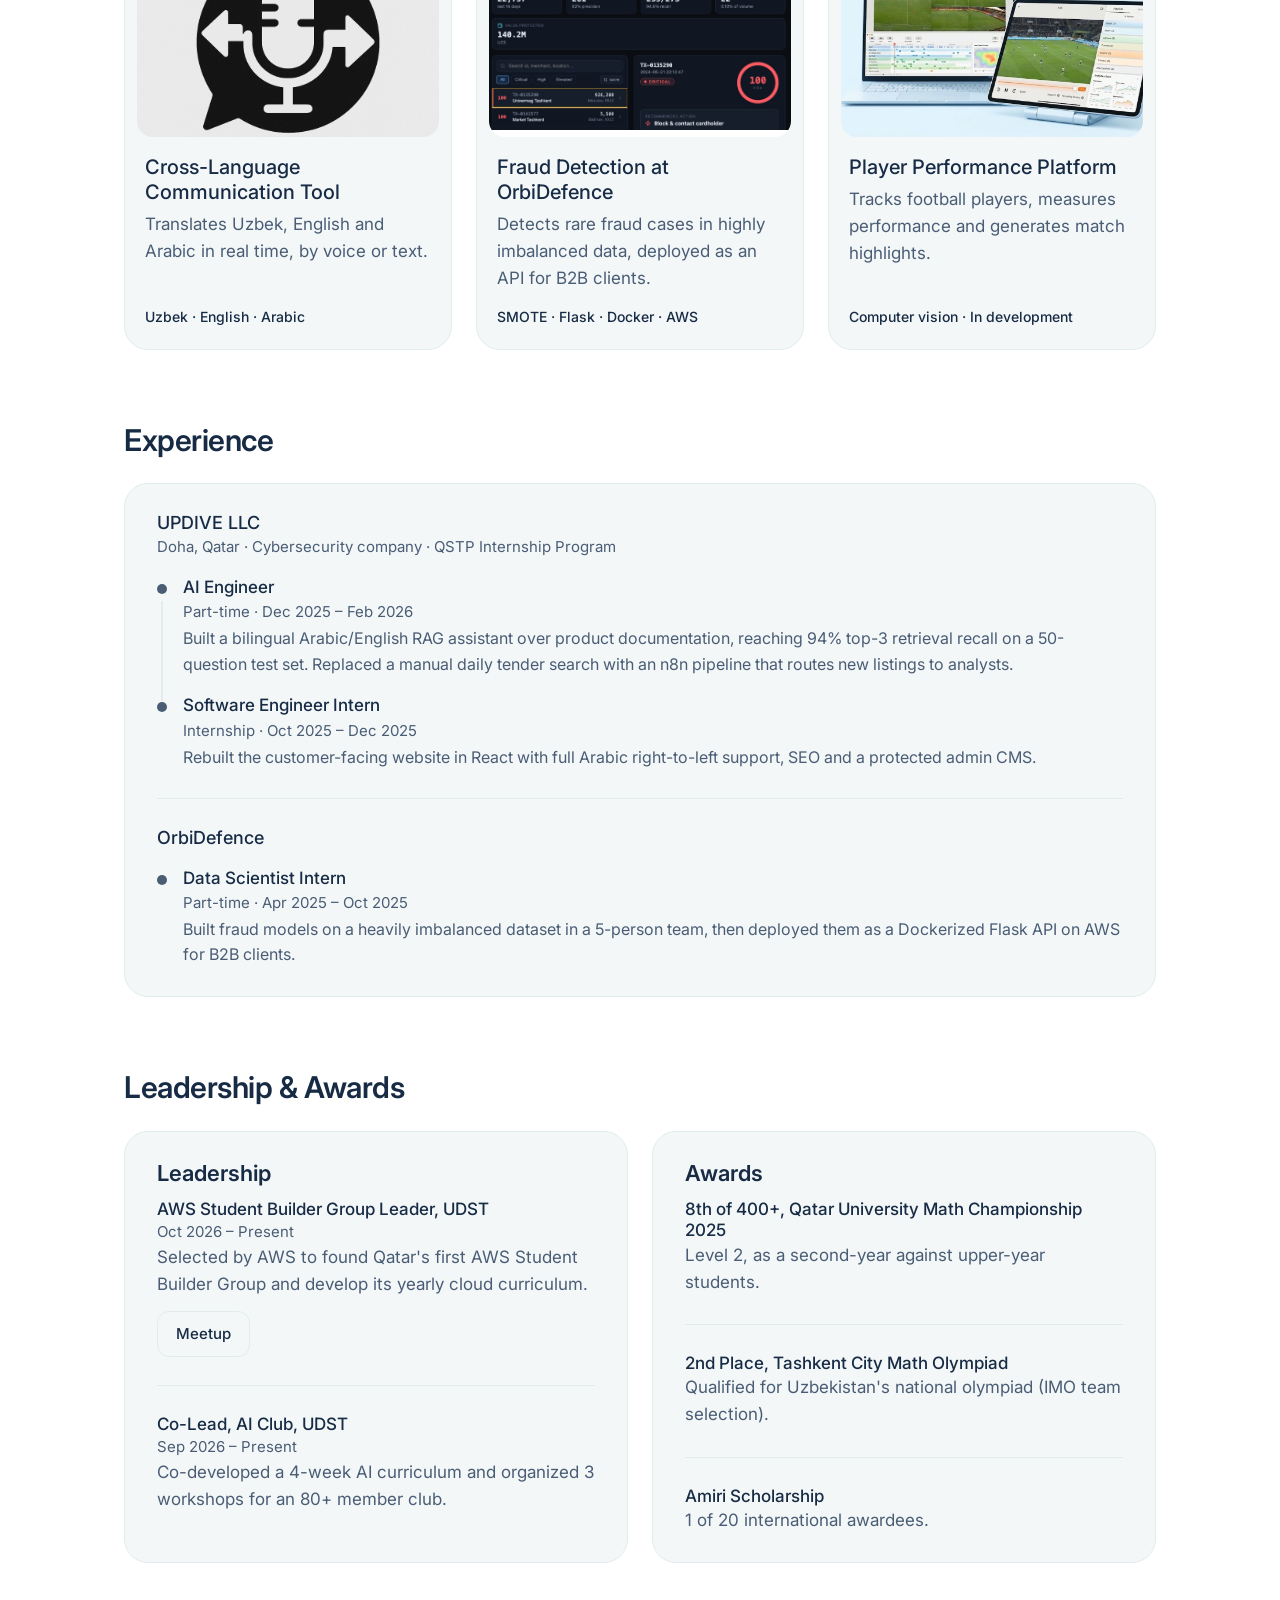
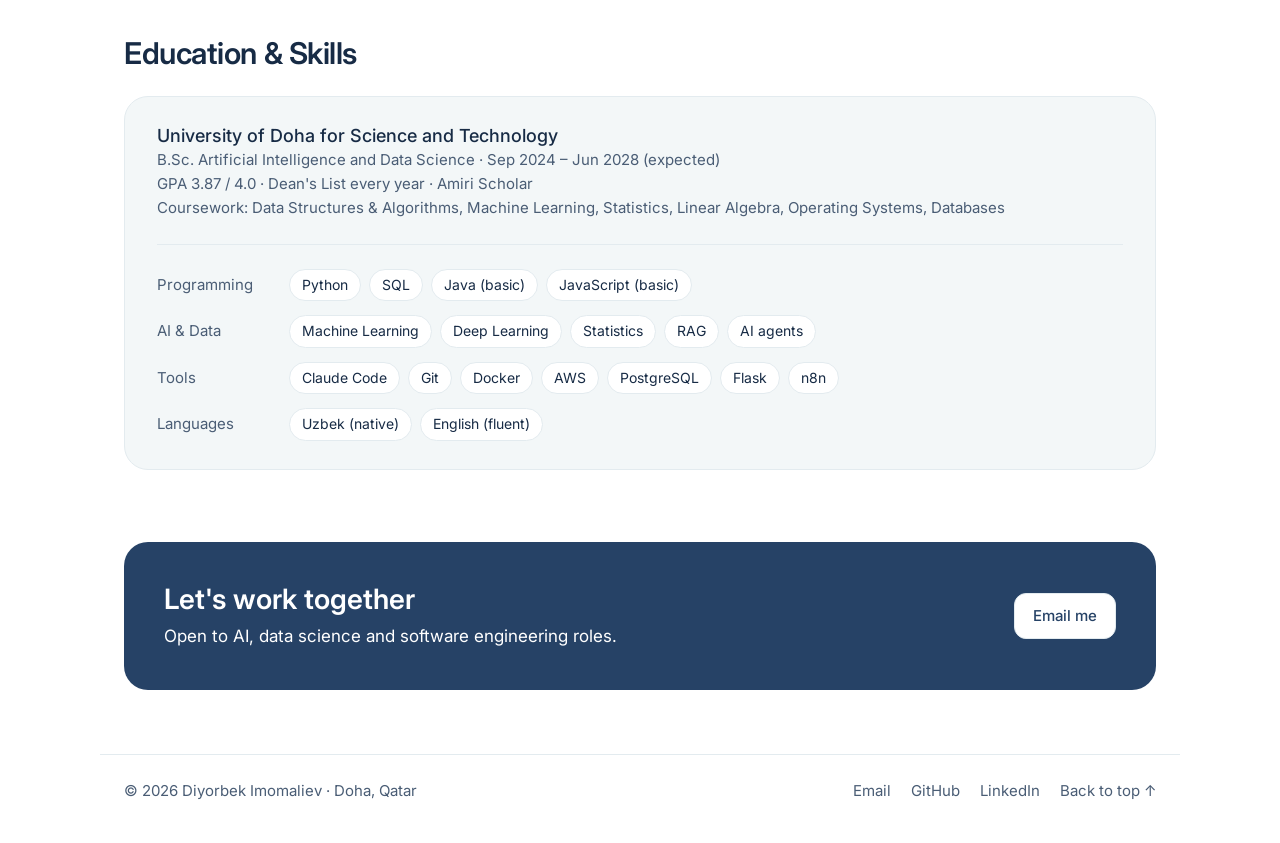
==== commit 86e74ef3: "Remove open-to-roles badge Co-Authored-By: Claude Sonnet 5.5 <noreply@anthropic.com>" ====
--- a/index.html
+++ b/index.html
@@ -36,7 +36,6 @@
     <header class="hero container">
       <div>
         <img class="profile-photo" src="images/me.jpg" alt="Diyorbek Imomaliev">
-        <p class="badge"><span class="dot"></span>Open to AI &amp; data science roles</p>
         <h1>Diyorbek Imomaliev</h1>
         <p class="subtitle">AI Engineer &amp; Data Science Student</p>
 
--- a/style.css
+++ b/style.css
@@ -180,29 +180,8 @@
   object-fit: cover;
 }
 
-.badge {
-  display: inline-flex;
-  align-items: center;
-  gap: 8px;
-  margin-top: 22px;
-  padding: 5px 12px;
-  border: 1px solid var(--border);
-  border-radius: 999px;
-  background: var(--card);
-  font-size: 13px;
-  font-weight: 500;
-  color: var(--text-light);
-}
-
-.badge .dot {
-  width: 8px;
-  height: 8px;
-  border-radius: 50%;
-  background: #2FB56B;
-}
-
 .hero h1 {
-  margin-top: 14px;
+  margin-top: 24px;
   font-size: 48px;
   letter-spacing: -0.02em;
 }
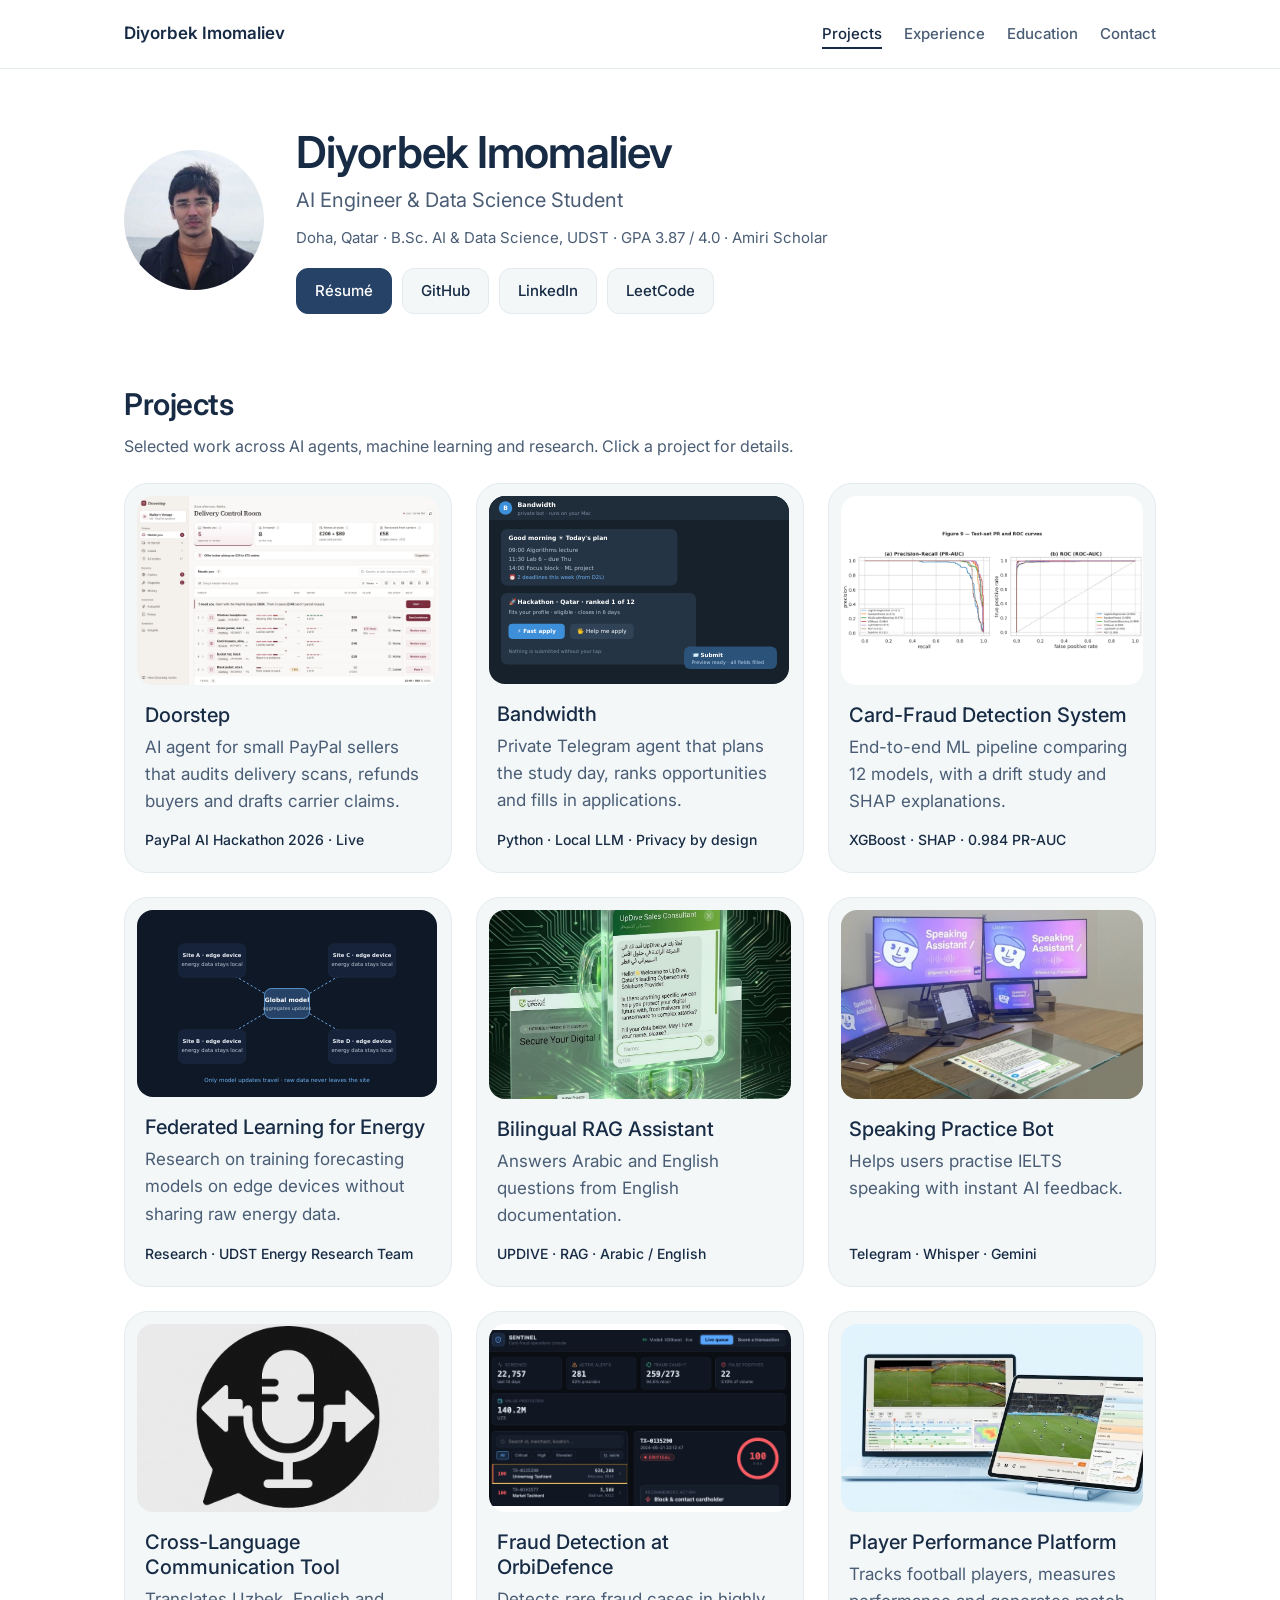
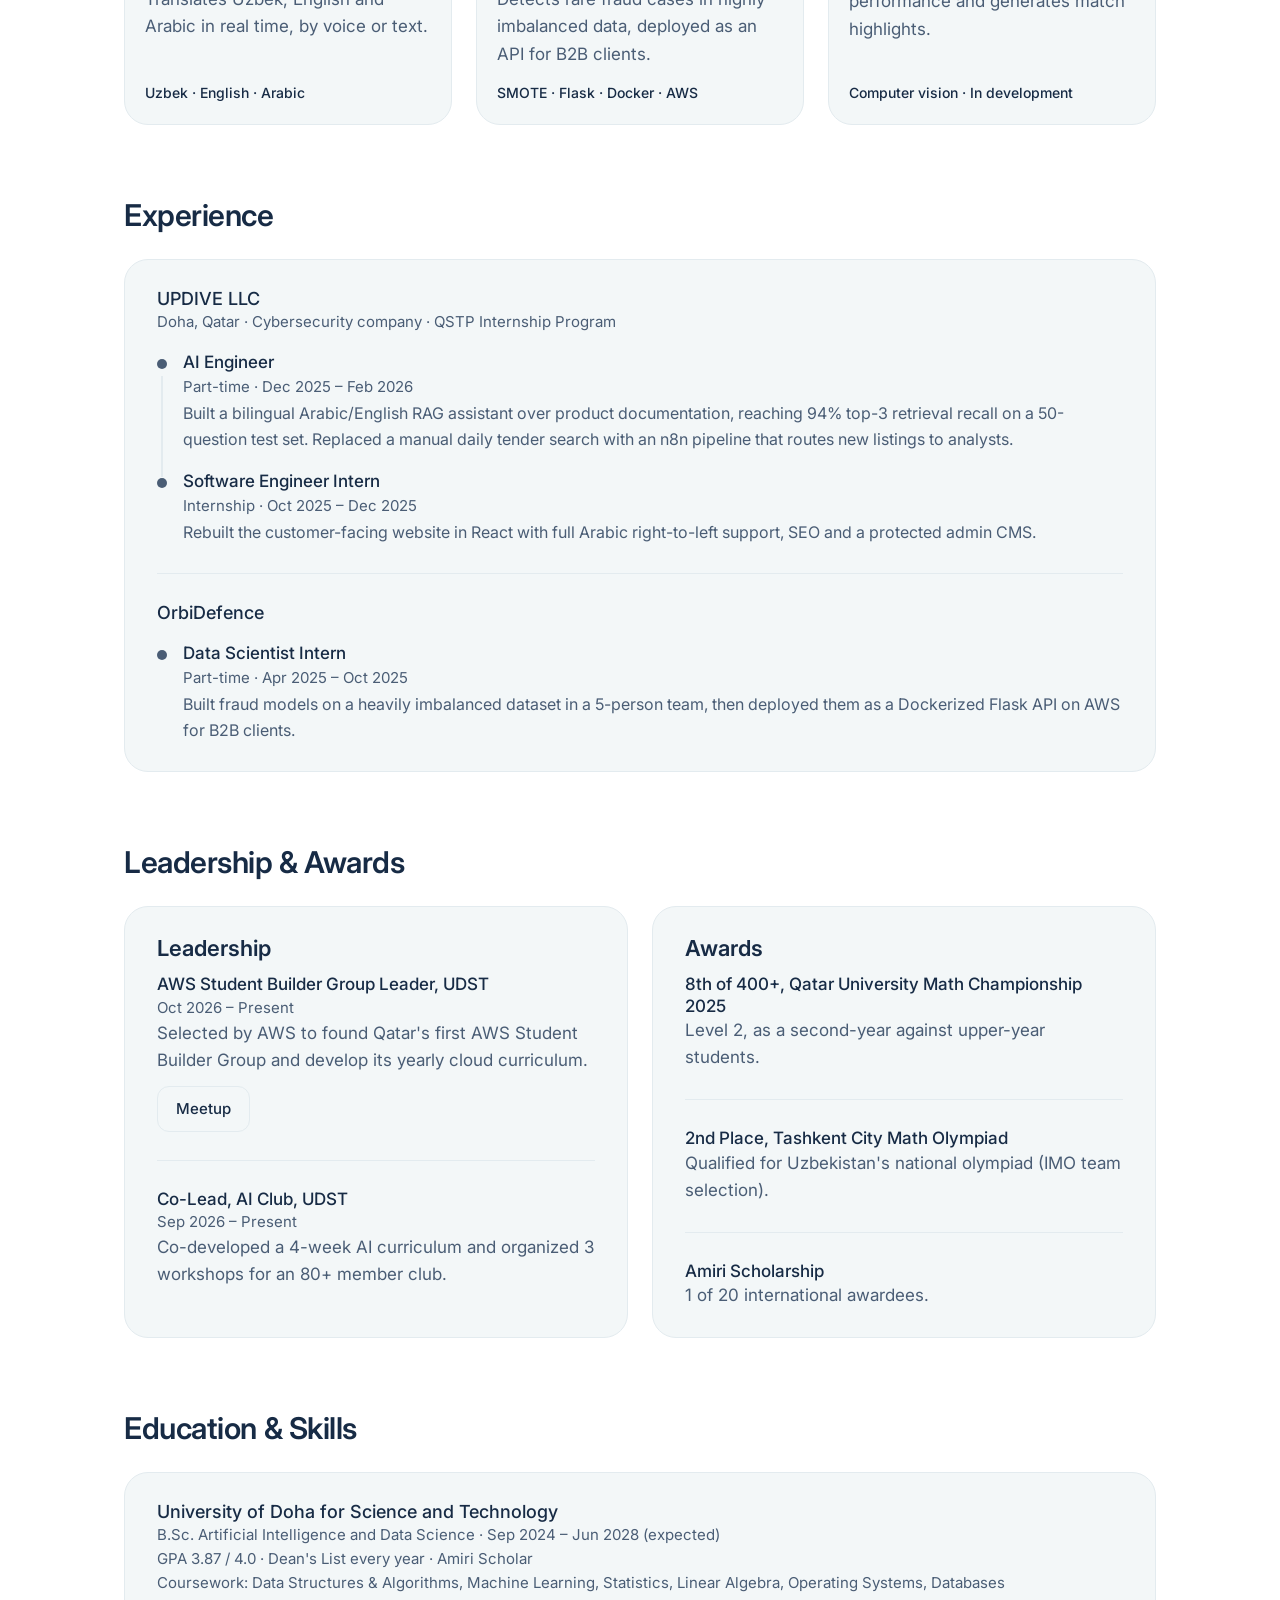
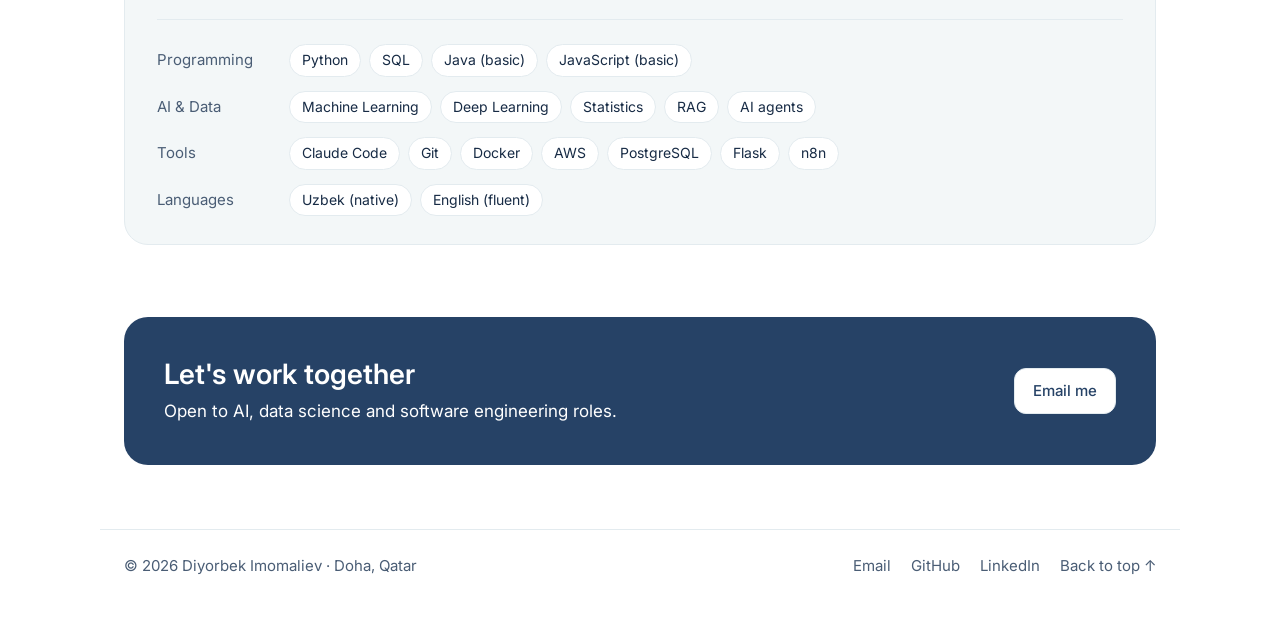
==== commit 7ceecb8c: "Remove About card; compact intro with key facts Co-Authored-By: Claude Sonnet 5.5 <noreply@anthropic" ====
--- a/index.html
+++ b/index.html
@@ -34,44 +34,17 @@
   <main id="main">
     <!-- ========== HERO ========== -->
     <header class="hero container">
+      <img class="profile-photo" src="images/me.jpg" alt="Diyorbek Imomaliev">
       <div>
-        <img class="profile-photo" src="images/me.jpg" alt="Diyorbek Imomaliev">
         <h1>Diyorbek Imomaliev</h1>
         <p class="subtitle">AI Engineer &amp; Data Science Student</p>
+        <p class="facts muted">Doha, Qatar · B.Sc. AI &amp; Data Science, UDST · GPA 3.87 / 4.0 · Amiri Scholar</p>
 
         <div class="buttons">
           <a href="resume.pdf" class="button button-primary">Résumé</a>
           <a href="https://github.com/DiyorbekImomaliyev" class="button" target="_blank" rel="noopener">GitHub</a>
           <a href="https://www.linkedin.com/in/diyorbek-imomaliev-90112925b/" class="button" target="_blank" rel="noopener">LinkedIn</a>
           <a href="https://leetcode.com/u/CR_DATA_SCIENCE/" class="button" target="_blank" rel="noopener">LeetCode</a>
-        </div>
-      </div>
-
-      <div class="card">
-        <h2>About me</h2>
-        <p class="muted">
-          I build AI systems that solve real problems, from AI agents that handle refunds
-          to bilingual RAG assistants and fraud detection models. Amiri Scholar studying
-          AI and Data Science at UDST.
-        </p>
-
-        <div class="about-facts">
-          <div>
-            <p class="muted small">Based in</p>
-            <p>Doha, Qatar</p>
-          </div>
-          <div>
-            <p class="muted small">Education</p>
-            <p>B.Sc. AI &amp; Data Science</p>
-          </div>
-          <div>
-            <p class="muted small">GPA</p>
-            <p>3.87 / 4.0</p>
-          </div>
-          <div>
-            <p class="muted small">Focus</p>
-            <p>AI agents, RAG, ML</p>
-          </div>
         </div>
       </div>
     </header>
--- a/style.css
+++ b/style.css
@@ -164,32 +164,39 @@
 
 /* ========== HERO ========== */
 .hero {
-  display: grid;
-  grid-template-columns: 1fr 1fr;
-  gap: 40px;
+  display: flex;
   align-items: center;
-  padding-top: 64px;
-  padding-bottom: 40px;
+  gap: 32px;
+  padding-top: 56px;
+  padding-bottom: 8px;
 }
 
 .profile-photo {
-  display: block;
-  width: 160px;
-  height: 160px;
+  flex: none;
+  width: 140px;
+  height: 140px;
   border-radius: 50%;
   object-fit: cover;
 }
 
 .hero h1 {
-  margin-top: 24px;
-  font-size: 48px;
+  font-size: 44px;
   letter-spacing: -0.02em;
 }
 
 .subtitle {
-  margin-top: 8px;
-  font-size: 21px;
+  margin-top: 4px;
+  font-size: 20px;
   color: var(--text-light);
+}
+
+.facts {
+  margin-top: 10px;
+  font-size: 15px;
+}
+
+.hero .buttons {
+  margin-top: 18px;
 }
 
 /* ========== CARDS (about, experience, education) ========== */
@@ -198,15 +205,6 @@
   border: 1px solid var(--border);
   border-radius: 24px;
   padding: 28px 32px;
-}
-
-.about-facts {
-  display: grid;
-  grid-template-columns: 1fr 1fr;
-  gap: 16px;
-  margin-top: 24px;
-  padding-top: 24px;
-  border-top: 1px solid var(--border);
 }
 
 /* ========== SECTIONS ========== */
@@ -716,7 +714,6 @@
     padding: 9px 15px;
   }
 
-  .hero,
   .project-grid,
   .research,
   .two-cards {
@@ -724,16 +721,19 @@
   }
 
   .hero {
-    padding-top: 40px;
+    flex-direction: column;
+    align-items: flex-start;
+    gap: 20px;
+    padding-top: 36px;
   }
 
   .hero h1 {
-    font-size: 38px;
+    font-size: 34px;
   }
 
   .profile-photo {
-    width: 128px;
-    height: 128px;
+    width: 112px;
+    height: 112px;
   }
 
   .card {
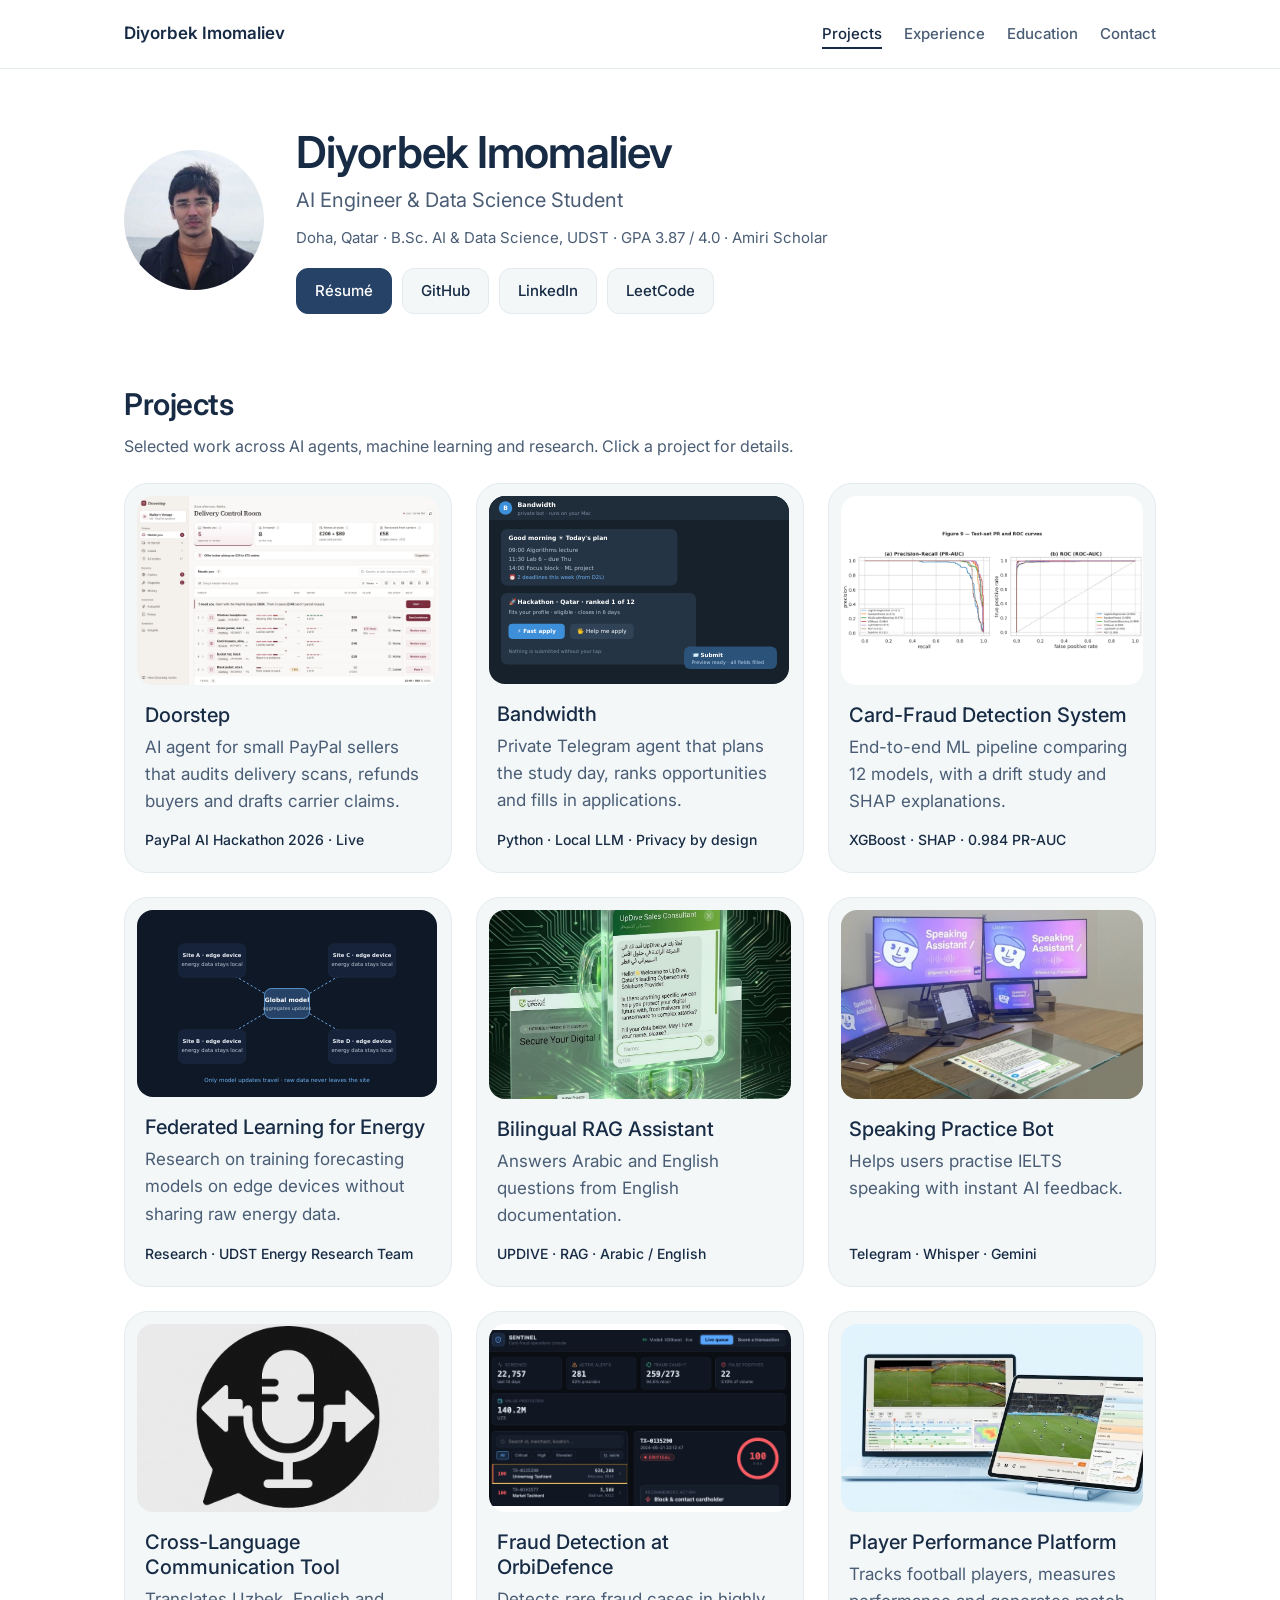
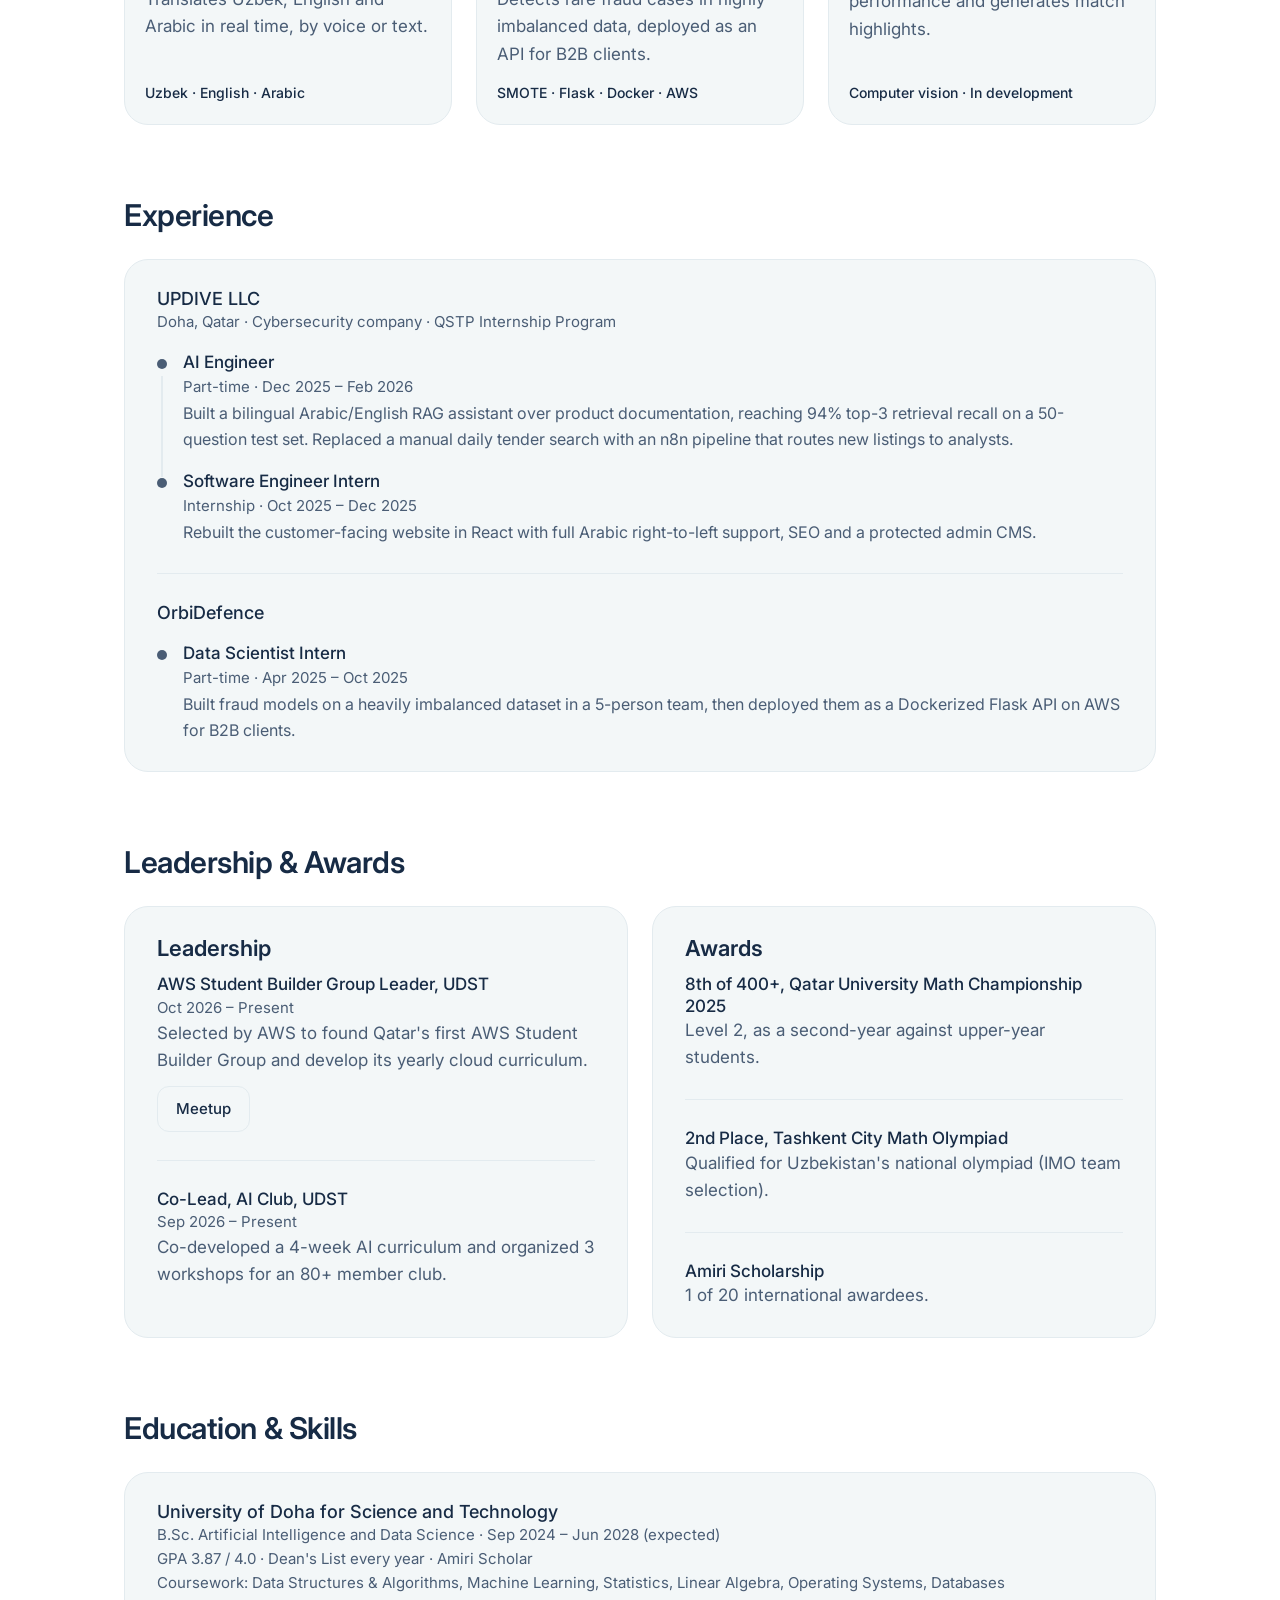
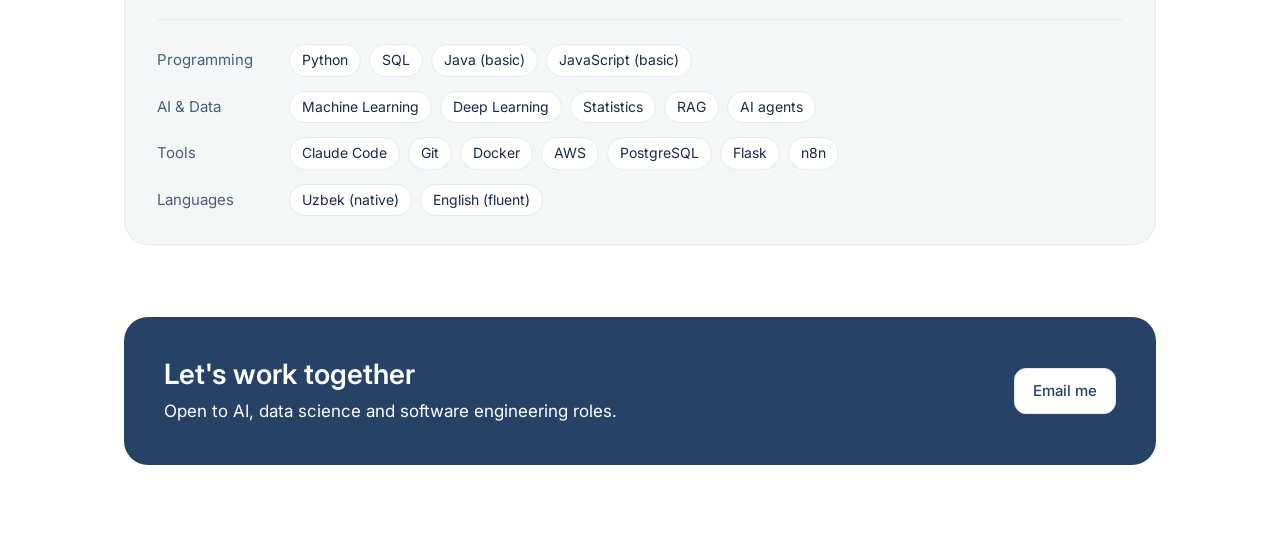
==== commit 4197e9dc: "Remove footer Co-Authored-By: Claude Sonnet 5.5 <noreply@anthropic.com>" ====
--- a/index.html
+++ b/index.html
@@ -160,16 +160,6 @@
     </section>
   </main>
 
-  <footer class="container footer">
-    <p class="muted small">© 2026 Diyorbek Imomaliev · Doha, Qatar</p>
-    <p class="footer-links small">
-      <a href="mailto:60312510@udst.edu.qa">Email</a>
-      <a href="https://github.com/DiyorbekImomaliyev" target="_blank" rel="noopener">GitHub</a>
-      <a href="https://www.linkedin.com/in/diyorbek-imomaliev-90112925b/" target="_blank" rel="noopener">LinkedIn</a>
-      <a href="#">Back to top ↑</a>
-    </p>
-  </footer>
-
   <div id="popups"></div>
 
   <script src="projects.js"></script>
--- a/style.css
+++ b/style.css
@@ -418,29 +418,8 @@
   color: var(--accent);
 }
 
-.footer {
-  display: flex;
-  flex-wrap: wrap;
-  justify-content: space-between;
-  gap: 12px;
-  margin-top: 56px;
-  padding-top: 24px;
-  padding-bottom: 40px;
-  border-top: 1px solid var(--border);
-}
-
-.footer-links {
-  display: flex;
-  gap: 20px;
-}
-
-.footer-links a {
-  color: var(--text-light);
-  text-decoration: none;
-}
-
-.footer-links a:hover {
-  color: var(--text);
+main {
+  padding-bottom: 64px;
 }
 
 /* ========== SKILLS ========== */
